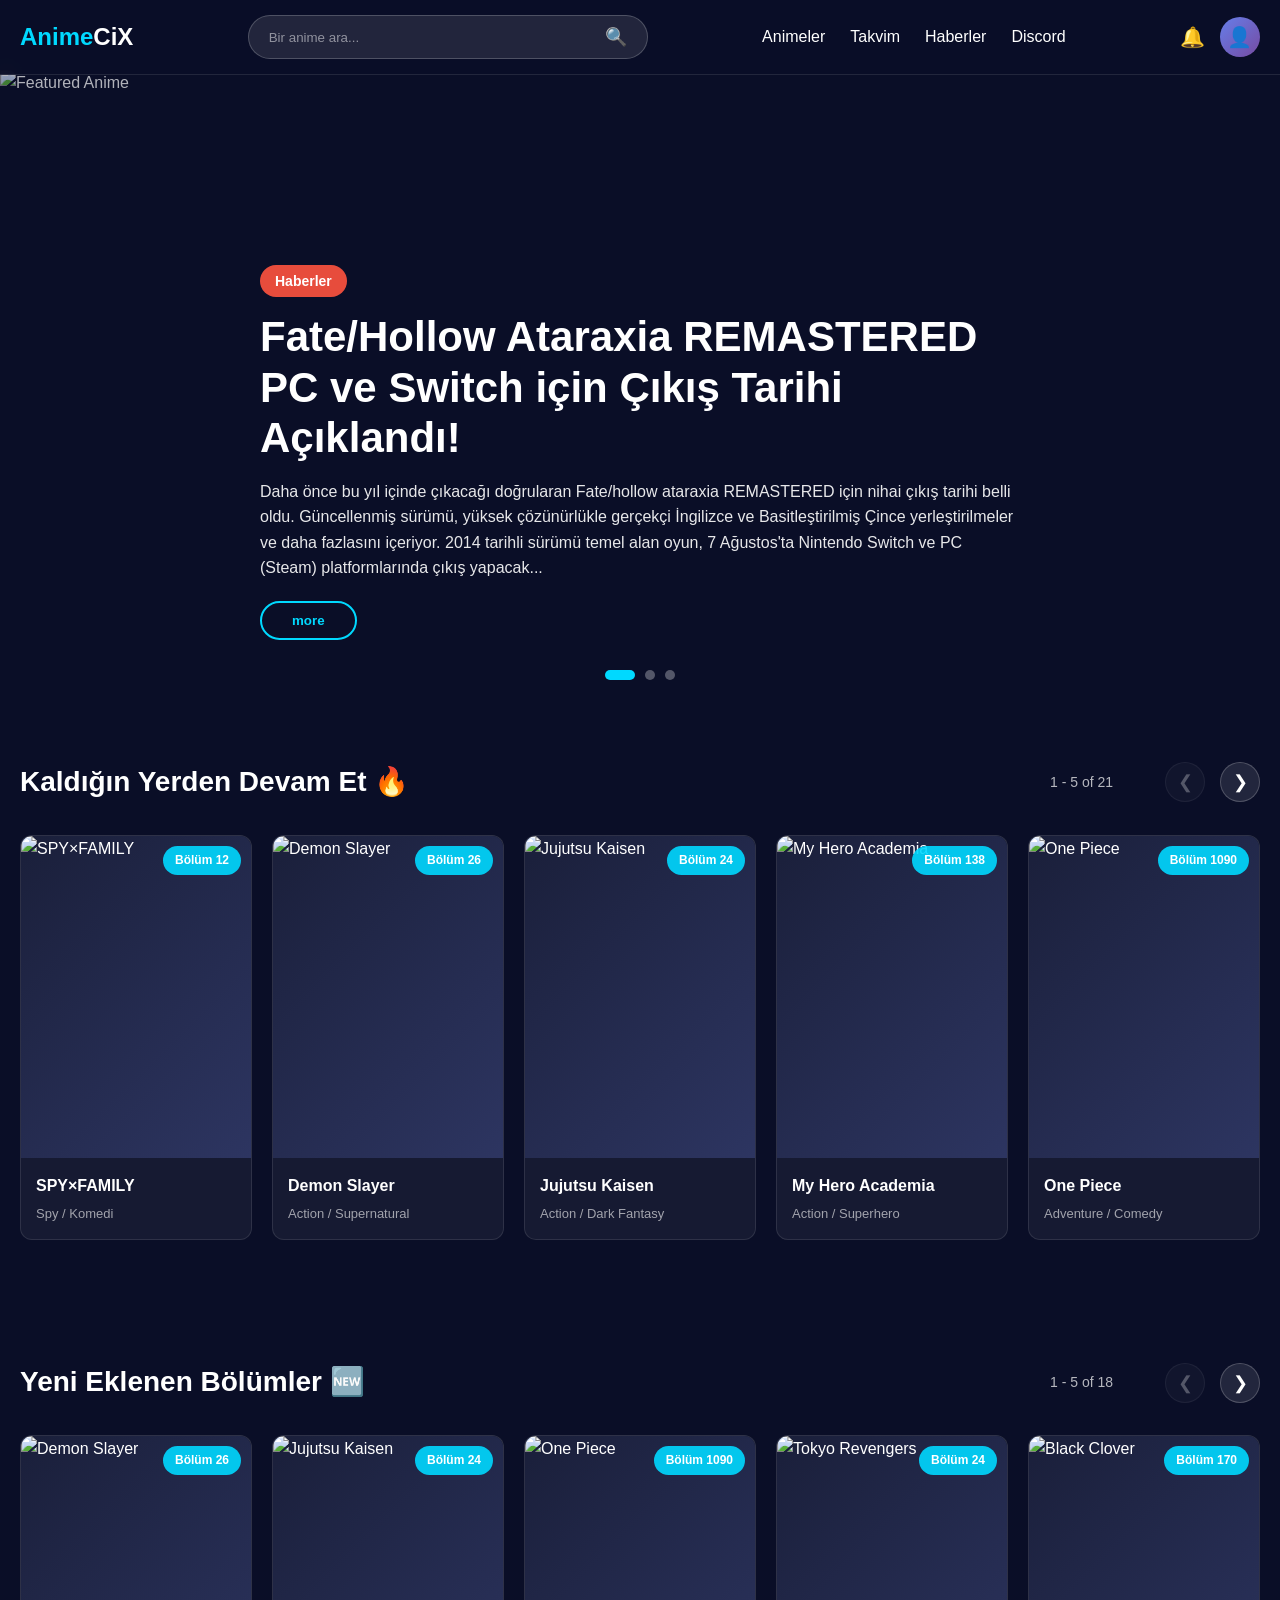
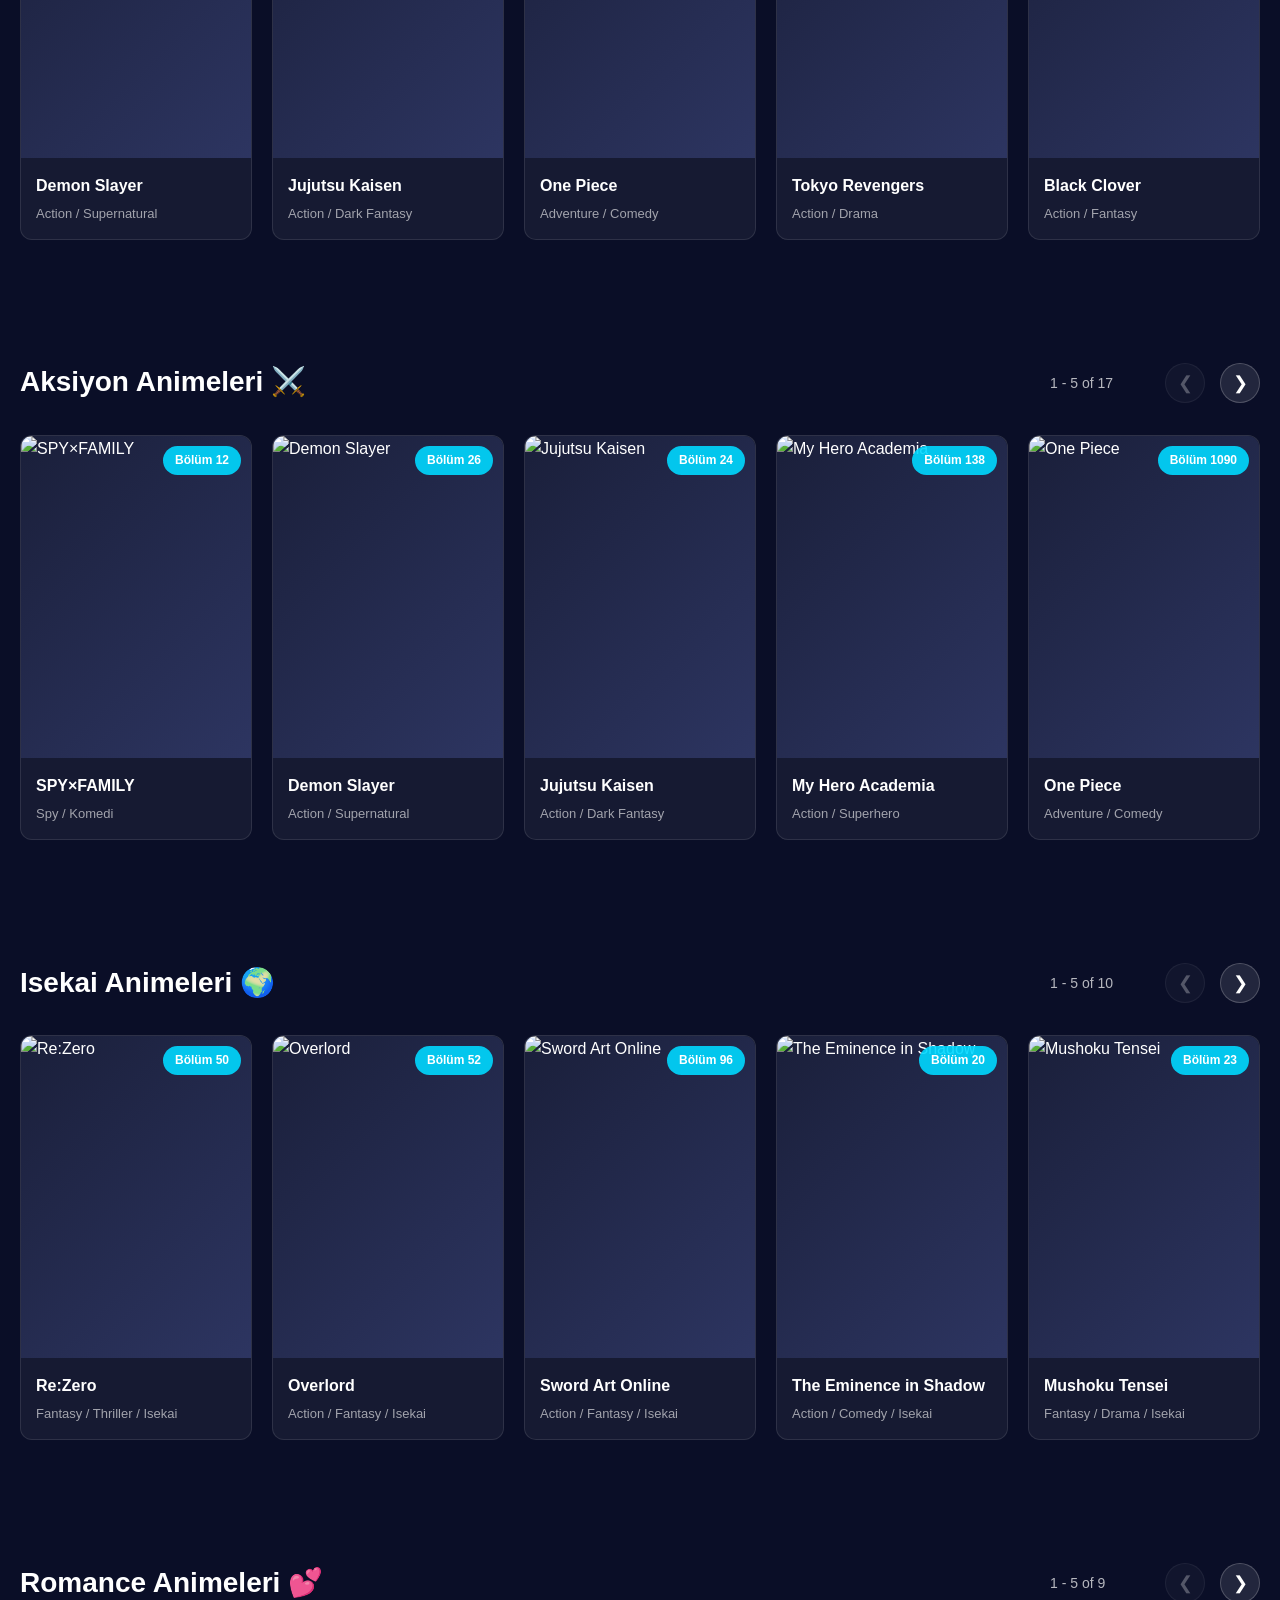
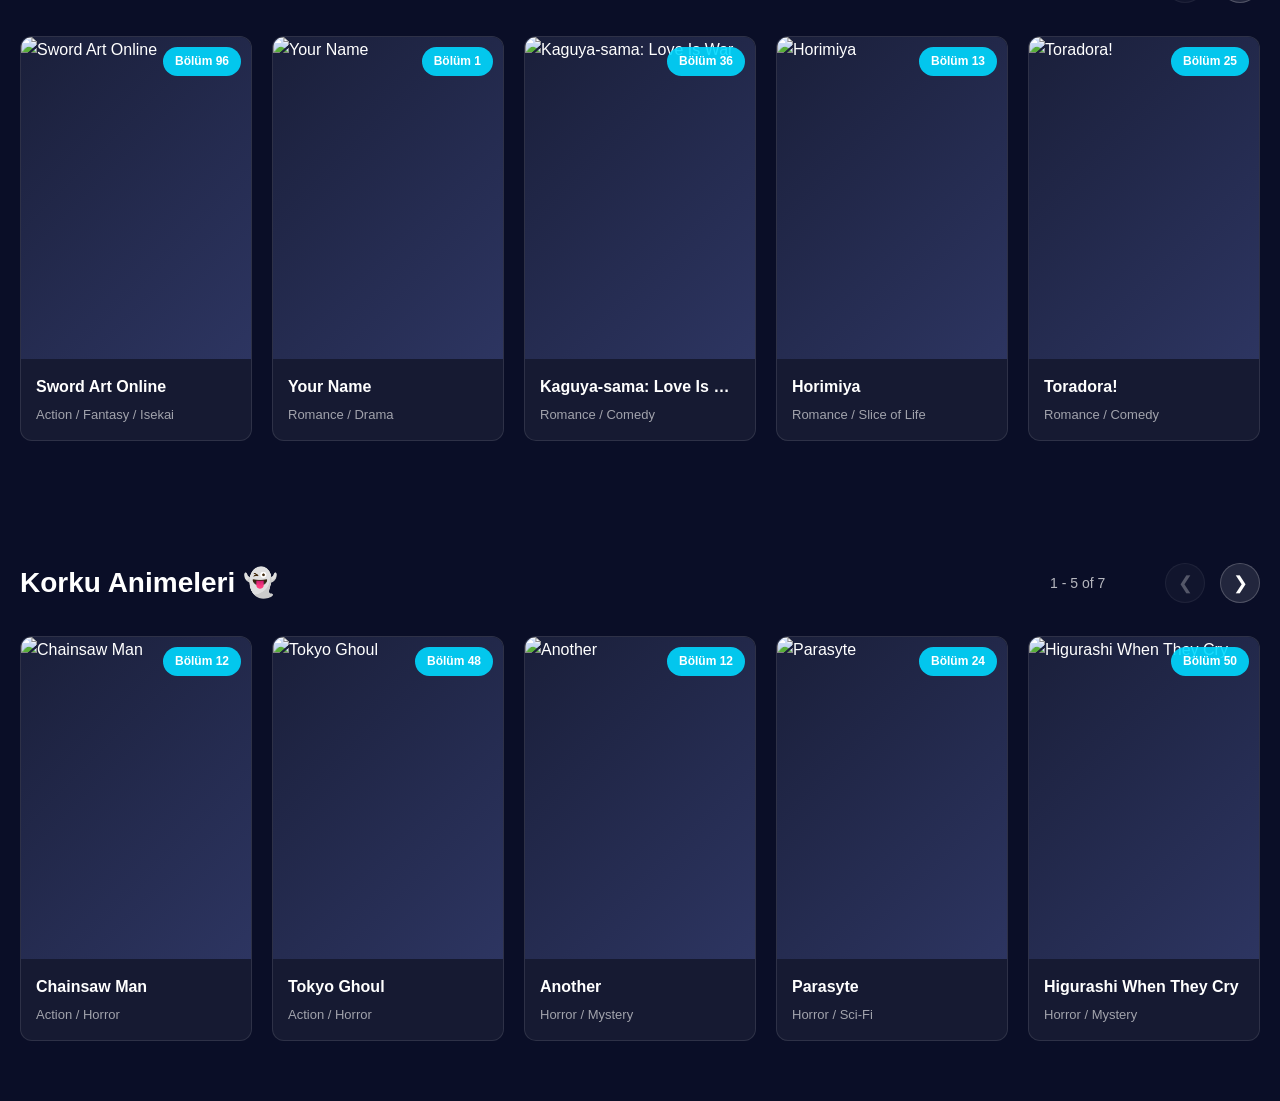
==== index.html @ 8af75dcb "Add files via upload" ====
<!DOCTYPE html>
<html lang="tr">
<head>
    <meta charset="UTF-8">
    <meta name="viewport" content="width=device-width, initial-scale=1.0">
    <title>AnimeCix - Anime İzleme Sitesi</title>
    <link rel="stylesheet" href="style.css">
</head>
<body>
    <!-- Header / Navigation -->
    <header class="header">
        <div class="container">
            <div class="nav-wrapper">
                <div class="logo">
                    <a href="index.html" style="text-decoration: none; color: inherit;">
                        <h1>Anime<span>CiX</span></h1>
                    </a>
                </div>
                
                <div class="search-box">
                    <input type="text" placeholder="Bir anime ara..." id="searchInput">
                    <button class="search-btn">🔍</button>
                </div>
                
                <nav class="nav-menu">
                    <a href="index.html" class="nav-link">Animeler</a>
                    <a href="takvim.html" class="nav-link">Takvim</a>
                    <a href="haberler.html" class="nav-link">Haberler</a>
                    <a href="#" class="nav-link">Discord</a>
                </nav>
                
                <div class="user-area">
                    <button class="notification-btn">🔔</button>
                    <div class="user-avatar">👤</div>
                </div>
            </div>
        </div>
    </header>

    <!-- Hero Section / Featured Anime -->
    <section class="hero-section">
        <div class="hero-background">
            <div class="hero-overlay"></div>
            <img src="https://images.unsplash.com/photo-1578632767115-351597cf2477?w=1920&h=1080&fit=crop" alt="Featured Anime" class="hero-image">
        </div>
        
        <div class="hero-content">
            <div class="container">
                <span class="category-badge">Haberler</span>
                <h2 class="hero-title">Fate/Hollow Ataraxia REMASTERED PC ve Switch için Çıkış Tarihi Açıklandı!</h2>
                <p class="hero-description">
                    Daha önce bu yıl içinde çıkacağı doğrularan Fate/hollow ataraxia REMASTERED için nihai çıkış tarihi belli oldu. Güncellenmiş sürümü, yüksek çözünürlükle gerçekçi İngilizce ve Basitleştirilmiş Çince yerleştirilmeler ve daha fazlasını içeriyor. 2014 tarihli sürümü temel alan oyun, 7 Ağustos'ta Nintendo Switch ve PC (Steam) platformlarında çıkış yapacak...
                </p>
                <button class="read-more-btn">more</button>
            </div>
        </div>
        
        <!-- Hero Slider Dots -->
        <div class="slider-dots">
            <span class="dot active"></span>
            <span class="dot"></span>
            <span class="dot"></span>
        </div>
    </section>

    <!-- Kaldığın Yerden Devam Et -->
    <section class="anime-grid-section">
        <div class="container">
            <div class="section-header">
                <h3 class="section-title">Kaldığın Yerden Devam Et 🔥</h3>
                <div class="pagination">
                    <span class="page-info" id="continuePageInfo">1 - 5 of <span>28</span></span>
                    <button class="arrow-btn prev-btn" id="continuePrevBtn">❮</button>
                    <button class="arrow-btn next-btn" id="continueNextBtn">❯</button>
                </div>
            </div>
            
            <div class="anime-grid-wrapper">
                <div class="anime-grid" id="continueGrid">
                    <!-- Anime kartları JavaScript ile yüklenecek -->
                </div>
            </div>
        </div>
    </section>

    <!-- Yeni Eklenen Bölümler -->
    <section class="anime-grid-section">
        <div class="container">
            <div class="section-header">
                <h3 class="section-title">Yeni Eklenen Bölümler 🆕</h3>
                <div class="pagination">
                    <span class="page-info" id="newEpisodesPageInfo">1 - 5 of <span>15</span></span>
                    <button class="arrow-btn prev-btn" id="newEpisodesPrevBtn">❮</button>
                    <button class="arrow-btn next-btn" id="newEpisodesNextBtn">❯</button>
                </div>
            </div>
            
            <div class="anime-grid-wrapper">
                <div class="anime-grid" id="newEpisodesGrid">
                    <!-- Anime kartları JavaScript ile yüklenecek -->
                </div>
            </div>
        </div>
    </section>

    <!-- Aksiyon Animeleri -->
    <section class="anime-grid-section">
        <div class="container">
            <div class="section-header">
                <h3 class="section-title">Aksiyon Animeleri ⚔️</h3>
                <div class="pagination">
                    <span class="page-info" id="actionPageInfo">1 - 5 of <span>12</span></span>
                    <button class="arrow-btn prev-btn" id="actionPrevBtn">❮</button>
                    <button class="arrow-btn next-btn" id="actionNextBtn">❯</button>
                </div>
            </div>
            
            <div class="anime-grid-wrapper">
                <div class="anime-grid" id="actionGrid">
                    <!-- Anime kartları JavaScript ile yüklenecek -->
                </div>
            </div>
        </div>
    </section>

    <!-- Isekai Animeleri -->
    <section class="anime-grid-section">
        <div class="container">
            <div class="section-header">
                <h3 class="section-title">Isekai Animeleri 🌍</h3>
                <div class="pagination">
                    <span class="page-info" id="isekaiPageInfo">1 - 5 of <span>10</span></span>
                    <button class="arrow-btn prev-btn" id="isekaiPrevBtn">❮</button>
                    <button class="arrow-btn next-btn" id="isekaiNextBtn">❯</button>
                </div>
            </div>
            
            <div class="anime-grid-wrapper">
                <div class="anime-grid" id="isekaiGrid">
                    <!-- Anime kartları JavaScript ile yüklenecek -->
                </div>
            </div>
        </div>
    </section>

    <!-- Romance Animeleri -->
    <section class="anime-grid-section">
        <div class="container">
            <div class="section-header">
                <h3 class="section-title">Romance Animeleri 💕</h3>
                <div class="pagination">
                    <span class="page-info" id="romancePageInfo">1 - 5 of <span>8</span></span>
                    <button class="arrow-btn prev-btn" id="romancePrevBtn">❮</button>
                    <button class="arrow-btn next-btn" id="romanceNextBtn">❯</button>
                </div>
            </div>
            
            <div class="anime-grid-wrapper">
                <div class="anime-grid" id="romanceGrid">
                    <!-- Anime kartları JavaScript ile yüklenecek -->
                </div>
            </div>
        </div>
    </section>

    <!-- Korku Animeleri -->
    <section class="anime-grid-section">
        <div class="container">
            <div class="section-header">
                <h3 class="section-title">Korku Animeleri 👻</h3>
                <div class="pagination">
                    <span class="page-info" id="horrorPageInfo">1 - 5 of <span>6</span></span>
                    <button class="arrow-btn prev-btn" id="horrorPrevBtn">❮</button>
                    <button class="arrow-btn next-btn" id="horrorNextBtn">❯</button>
                </div>
            </div>
            
            <div class="anime-grid-wrapper">
                <div class="anime-grid" id="horrorGrid">
                    <!-- Anime kartları JavaScript ile yüklenecek -->
                </div>
            </div>
        </div>
    </section>

    <script src="script.js"></script>
</body>
</html>
---- style.css ----
/* Reset & Base Styles */
* {
    margin: 0;
    padding: 0;
    box-sizing: border-box;
}

body {
    font-family: 'Segoe UI', Tahoma, Geneva, Verdana, sans-serif;
    background-color: #0a0e27;
    color: #ffffff;
    line-height: 1.6;
}

.container {
    max-width: 1400px;
    margin: 0 auto;
    padding: 0 20px;
}

/* Header Styles */
.header {
    background: rgba(10, 14, 39, 0.95);
    backdrop-filter: blur(10px);
    position: fixed;
    top: 0;
    left: 0;
    right: 0;
    z-index: 1000;
    border-bottom: 1px solid rgba(255, 255, 255, 0.1);
    transition: transform 0.3s ease;
}

.nav-wrapper {
    display: flex;
    align-items: center;
    justify-content: space-between;
    padding: 15px 0;
    gap: 30px;
}

.logo h1 {
    font-size: 24px;
    font-weight: bold;
    color: #00d9ff;
    cursor: pointer;
}

.logo span {
    color: #ffffff;
}

/* Search Box */
.search-box {
    flex: 1;
    max-width: 400px;
    display: flex;
    background: rgba(255, 255, 255, 0.1);
    border-radius: 25px;
    overflow: hidden;
    border: 1px solid rgba(255, 255, 255, 0.2);
}

.search-box input {
    flex: 1;
    padding: 10px 20px;
    background: transparent;
    border: none;
    color: #ffffff;
    outline: none;
}

.search-box input::placeholder {
    color: rgba(255, 255, 255, 0.5);
}

.search-btn {
    padding: 10px 20px;
    background: transparent;
    border: none;
    color: #ffffff;
    cursor: pointer;
    font-size: 18px;
    transition: transform 0.2s;
}

.search-btn:hover {
    transform: scale(1.1);
}

/* Navigation Menu */
.nav-menu {
    display: flex;
    gap: 25px;
}

.nav-link {
    color: #ffffff;
    text-decoration: none;
    font-weight: 500;
    transition: color 0.3s;
    position: relative;
}

.nav-link:hover {
    color: #00d9ff;
}

.nav-link::after {
    content: '';
    position: absolute;
    bottom: -5px;
    left: 0;
    width: 0;
    height: 2px;
    background: #00d9ff;
    transition: width 0.3s;
}

.nav-link:hover::after {
    width: 100%;
}
.nav-link.active {
    color: #00d9ff;
    font-weight: 600;
}

.nav-link.active::after {
    width: 100%;
}

/* User Area */
.user-area {
    display: flex;
    align-items: center;
    gap: 15px;
}

.notification-btn {
    background: transparent;
    border: none;
    color: #ffffff;
    font-size: 20px;
    cursor: pointer;
    transition: transform 0.3s;
}

.notification-btn:hover {
    transform: scale(1.1);
}

.user-avatar {
    width: 40px;
    height: 40px;
    border-radius: 50%;
    background: linear-gradient(135deg, #667eea 0%, #764ba2 100%);
    display: flex;
    align-items: center;
    justify-content: center;
    font-size: 20px;
    cursor: pointer;
    transition: transform 0.3s;
}

.user-avatar:hover {
    transform: scale(1.1);
}

/* Hero Section */
.hero-section {
    position: relative;
    height: 70vh;
    margin-top: 70px;
    overflow: hidden;
}

.hero-background {
    position: absolute;
    top: 0;
    left: 0;
    width: 100%;
    height: 100%;
}

.hero-image {
    width: 100%;
    height: 100%;
    object-fit: cover;
    object-position: center;
    transition: opacity 0.5s ease-in-out;
}

.hero-overlay {
    position: absolute;
    top: 0;
    left: 0;
    width: 100%;
    height: 100%;
    background: linear-gradient(
        to bottom,
        rgba(10, 14, 39, 0.3) 0%,
        rgba(10, 14, 39, 0.7) 50%,
        rgba(10, 14, 39, 0.95) 100%
    );
}

.hero-content {
    position: relative;
    z-index: 10;
    height: 100%;
    display: flex;
    align-items: flex-end;
    padding-bottom: 60px;
}

.hero-content .container {
    max-width: 800px;
}

.category-badge {
    display: inline-block;
    background: #e74c3c;
    color: #ffffff;
    padding: 5px 15px;
    border-radius: 20px;
    font-size: 14px;
    font-weight: 600;
    margin-bottom: 15px;
}

.hero-title {
    font-size: 42px;
    font-weight: bold;
    margin-bottom: 15px;
    line-height: 1.2;
}

.hero-description {
    font-size: 16px;
    color: rgba(255, 255, 255, 0.9);
    margin-bottom: 20px;
    line-height: 1.6;
}

.read-more-btn {
    background: transparent;
    color: #00d9ff;
    border: 2px solid #00d9ff;
    padding: 10px 30px;
    border-radius: 25px;
    cursor: pointer;
    font-weight: 600;
    transition: all 0.3s;
}

.read-more-btn:hover {
    background: #00d9ff;
    color: #0a0e27;
    transform: translateY(-2px);
}

/* Slider Dots */
.slider-dots {
    position: absolute;
    bottom: 20px;
    left: 50%;
    transform: translateX(-50%);
    display: flex;
    gap: 10px;
    z-index: 20;
}

.dot {
    width: 10px;
    height: 10px;
    border-radius: 50%;
    background: rgba(255, 255, 255, 0.3);
    cursor: pointer;
    transition: all 0.3s;
}

.dot:hover {
    background: rgba(255, 255, 255, 0.5);
}

.dot.active {
    background: #00d9ff;
    width: 30px;
    border-radius: 5px;
}

/* ... önceki kodlar aynı kalacak ... */

/* Anime Grid Section */
.anime-grid-section {
    padding: 60px 0;
}

.section-header {
    display: flex;
    justify-content: space-between;
    align-items: center;
    margin-bottom: 30px;
}

.section-title {
    font-size: 28px;
    font-weight: bold;
}

.pagination {
    display: flex;
    align-items: center;
    gap: 15px;
}

.page-info {
    color: rgba(255, 255, 255, 0.7);
    font-size: 14px;
    min-width: 100px;
}

.arrow-btn {
    background: rgba(255, 255, 255, 0.1);
    border: 1px solid rgba(255, 255, 255, 0.2);
    color: #ffffff;
    width: 40px;
    height: 40px;
    border-radius: 50%;
    cursor: pointer;
    transition: all 0.3s;
    font-size: 18px;
    display: flex;
    align-items: center;
    justify-content: center;
}

.arrow-btn:hover:not(:disabled) {
    background: #00d9ff;
    border-color: #00d9ff;
    transform: scale(1.1);
}

.arrow-btn:disabled {
    opacity: 0.3;
    cursor: not-allowed;
}

.arrow-btn:active:not(:disabled) {
    transform: scale(0.95);
}

/* Anime Grid Wrapper - Carousel Container */
.anime-grid-wrapper {
    overflow: hidden;
    position: relative;
    width: 100%;
}

/* Anime Grid - Carousel */
.anime-grid {
    display: flex;
    gap: 20px;
    transition: transform 0.6s cubic-bezier(0.165, 0.84, 0.44, 1);
    will-change: transform;
}

/* Anime Card */
.anime-card {
    flex: 0 0 auto;
    width: calc((100% - 80px) / 5); /* 5 kart, aralarında 20px gap */
    background: rgba(255, 255, 255, 0.05);
    border-radius: 12px;
    overflow: hidden;
    cursor: pointer;
    transition: all 0.3s;
    border: 1px solid rgba(255, 255, 255, 0.1);
}

.anime-card:hover {
    transform: translateY(-10px);
    box-shadow: 0 10px 30px rgba(0, 217, 255, 0.3);
    border-color: #00d9ff;
}

.card-image {
    position: relative;
    width: 100%;
    padding-top: 140%;
    overflow: hidden;
    background: linear-gradient(135deg, #1a1f3a 0%, #2d3561 100%);
}

.card-image img {
    position: absolute;
    top: 0;
    left: 0;
    width: 100%;
    height: 100%;
    object-fit: cover;
    transition: transform 0.3s;
}

.anime-card:hover .card-image img {
    transform: scale(1.1);
}

.play-overlay {
    position: absolute;
    top: 0;
    left: 0;
    width: 100%;
    height: 100%;
    background: rgba(0, 0, 0, 0.6);
    display: flex;
    align-items: center;
    justify-content: center;
    opacity: 0;
    transition: opacity 0.3s;
}

.anime-card:hover .play-overlay {
    opacity: 1;
}

.play-button {
    width: 60px;
    height: 60px;
    border-radius: 50%;
    background: #00d9ff;
    display: flex;
    align-items: center;
    justify-content: center;
    font-size: 24px;
    color: #0a0e27;
    transition: transform 0.3s;
}

.anime-card:hover .play-button {
    transform: scale(1.2);
}

.episode-badge {
    position: absolute;
    top: 10px;
    right: 10px;
    background: rgba(0, 217, 255, 0.9);
    color: #ffffff;
    padding: 5px 12px;
    border-radius: 20px;
    font-size: 12px;
    font-weight: 600;
    z-index: 2;
}

.card-content {
    padding: 15px;
}

.anime-title {
    font-size: 16px;
    font-weight: 600;
    margin-bottom: 5px;
    white-space: nowrap;
    overflow: hidden;
    text-overflow: ellipsis;
}

.anime-meta {
    font-size: 13px;
    color: rgba(255, 255, 255, 0.6);
    white-space: nowrap;
    overflow: hidden;
    text-overflow: ellipsis;
}

/* Loading Animation */
@keyframes fadeIn {
    from {
        opacity: 0;
        transform: translateY(20px);
    }
    to {
        opacity: 1;
        transform: translateY(0);
    }
}

.anime-card {
    animation: fadeIn 0.5s ease-out;
}

/* Responsive Design */
@media (max-width: 1200px) {
    .anime-card {
        width: calc((100% - 60px) / 4); /* 4 kart */
    }
}

@media (max-width: 1024px) {
    .anime-card {
        width: calc((100% - 40px) / 3); /* 3 kart */
    }
    
    .hero-title {
        font-size: 32px;
    }
}

@media (max-width: 768px) {
    .nav-menu {
        display: none;
    }
    
    .search-box {
        max-width: 250px;
    }
    
    .anime-card {
        width: calc((100% - 20px) / 2); /* 2 kart */
    }
    
    .anime-grid {
        gap: 15px;
    }
    
    .hero-title {
        font-size: 24px;
    }
    
    .hero-description {
        font-size: 14px;
    }
    
    .section-title {
        font-size: 22px;
    }
}

@media (max-width: 480px) {
    .anime-card {
        width: calc(100% - 40px); /* 1 kart */
    }
    
    .section-title {
        font-size: 20px;
    }
}
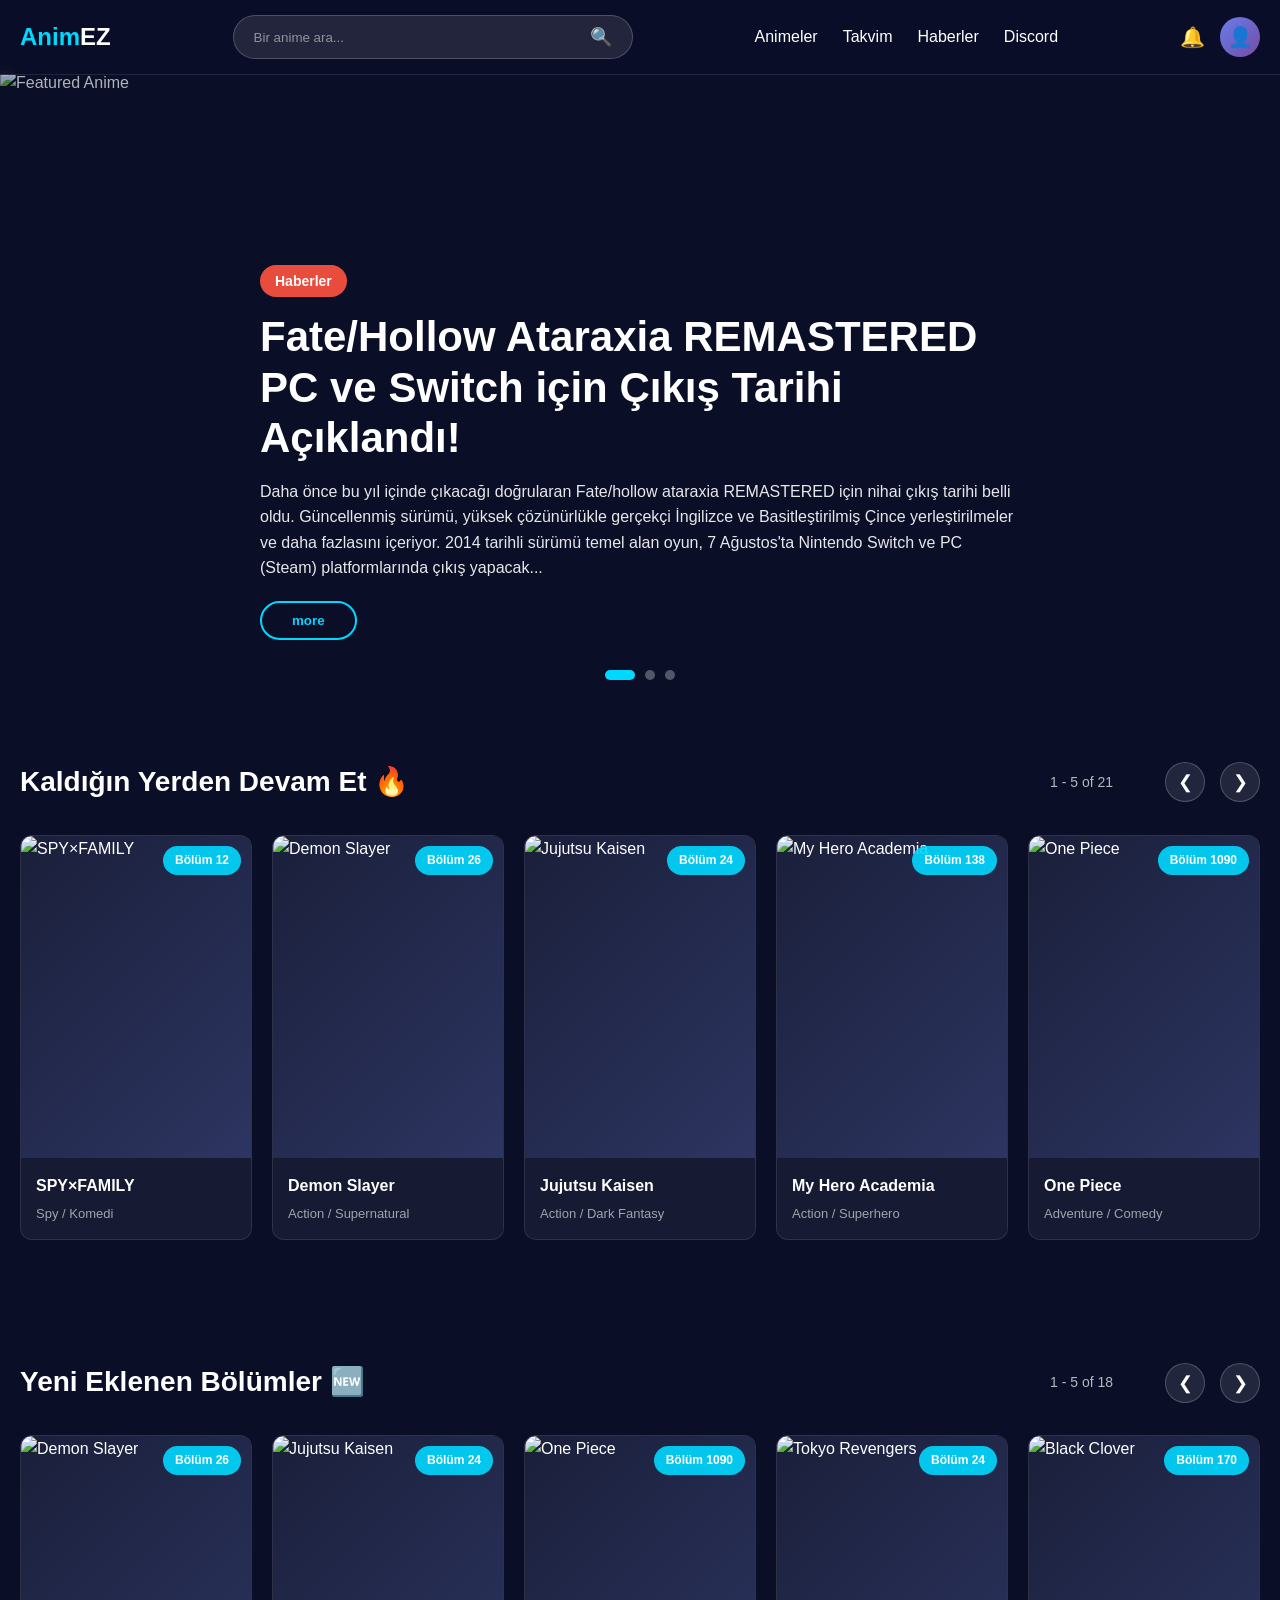
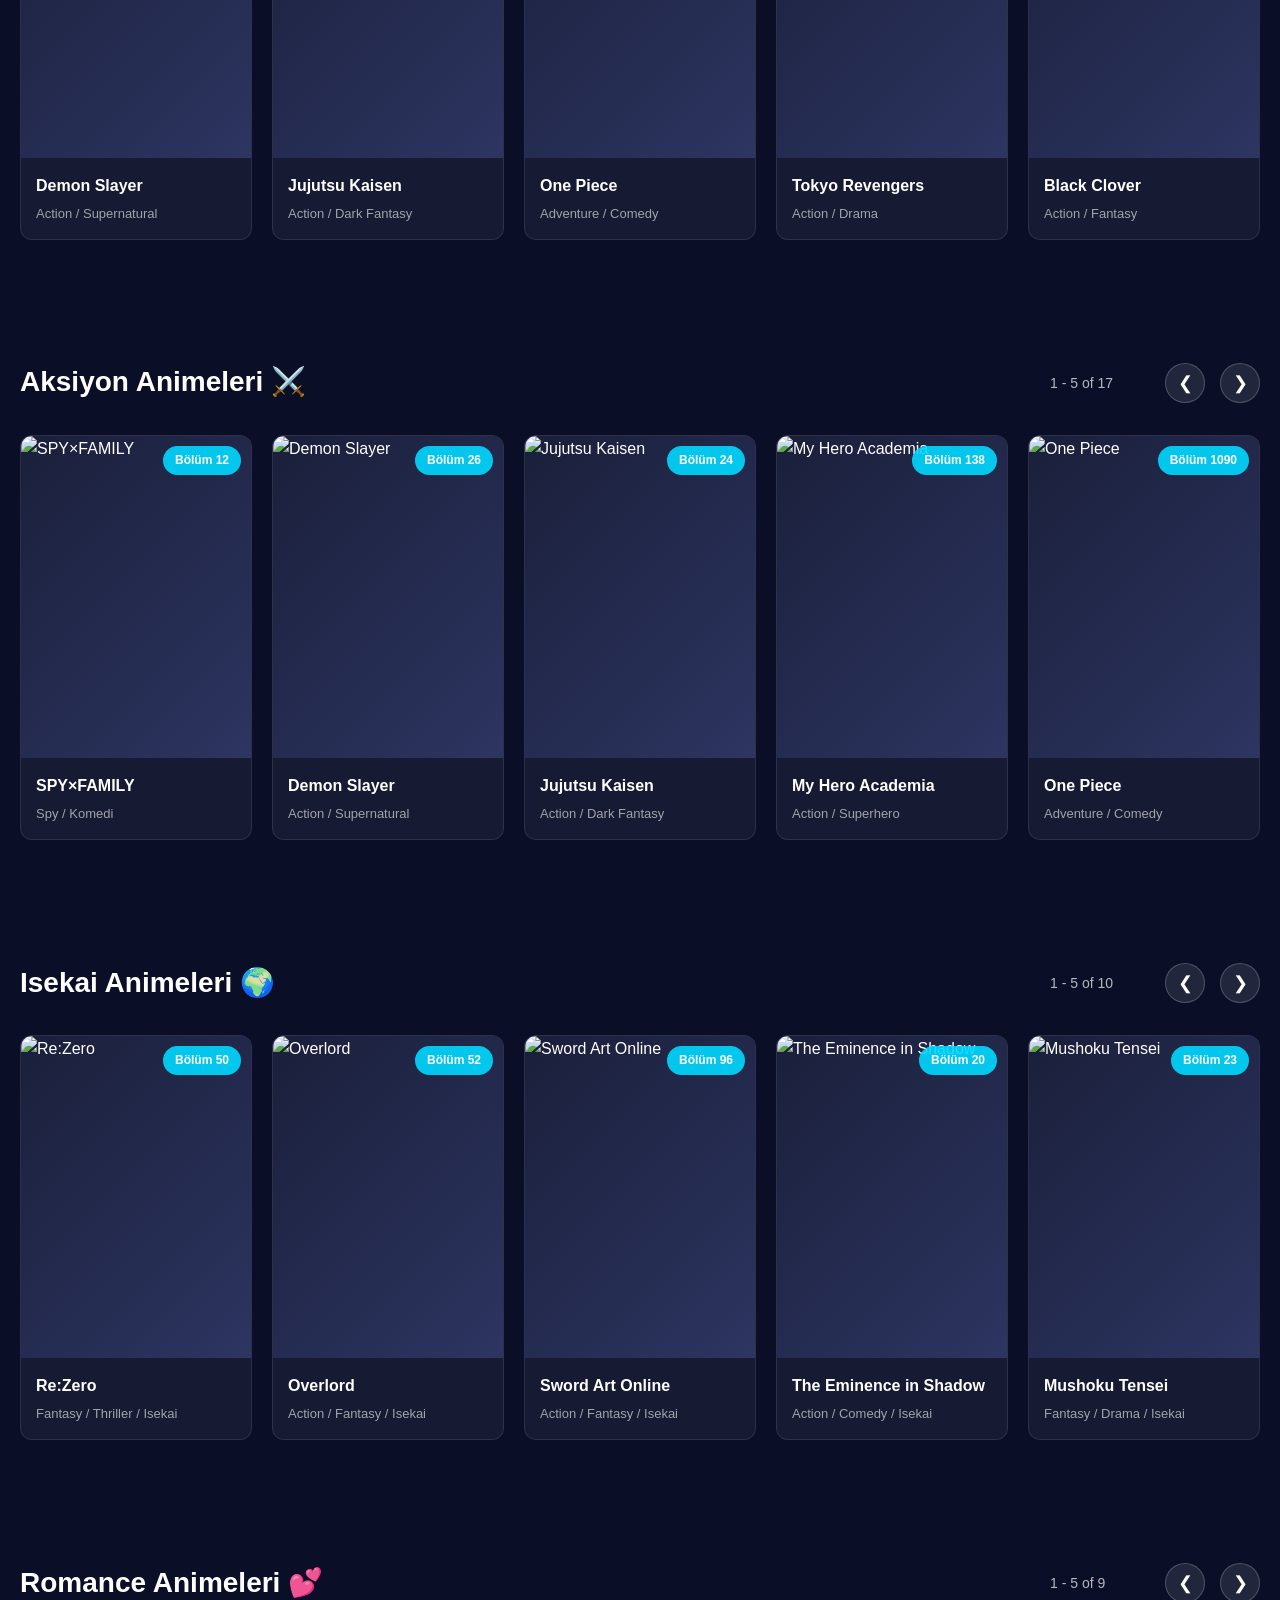
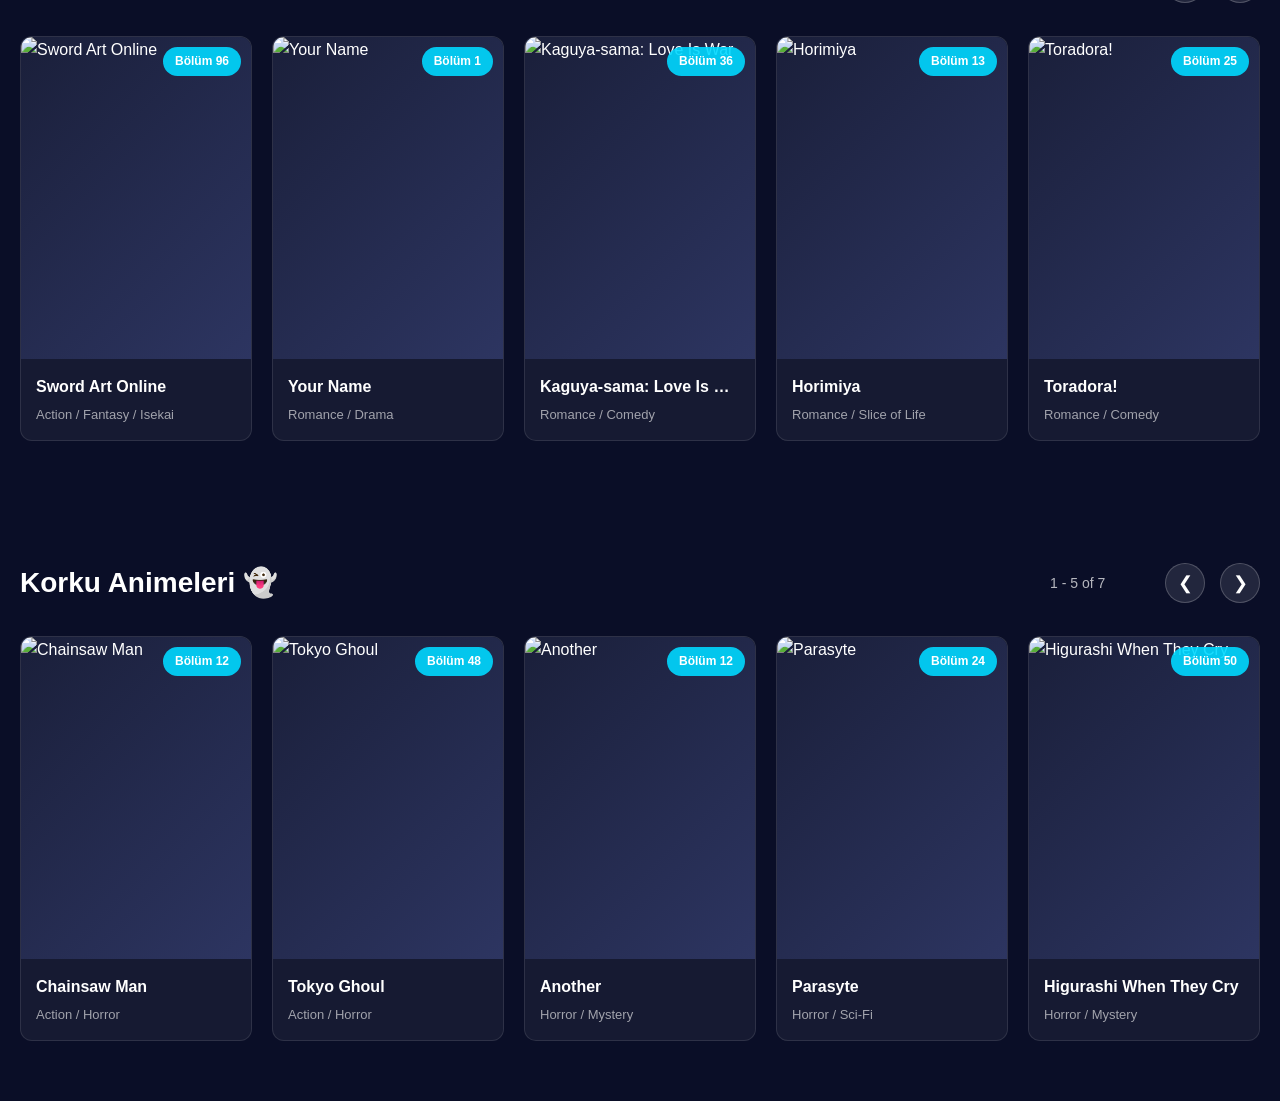
==== commit 5c902fa8: "Name Change fix" ====
--- a/index.html
+++ b/index.html
@@ -13,7 +13,7 @@
             <div class="nav-wrapper">
                 <div class="logo">
                     <a href="index.html" style="text-decoration: none; color: inherit;">
-                        <h1>Anime<span>CiX</span></h1>
+                        <h1>Anim<span>EZ</span></h1>
                     </a>
                 </div>
                 
@@ -185,4 +185,5 @@
 
     <script src="script.js"></script>
 </body>
-</html>+
+</html>
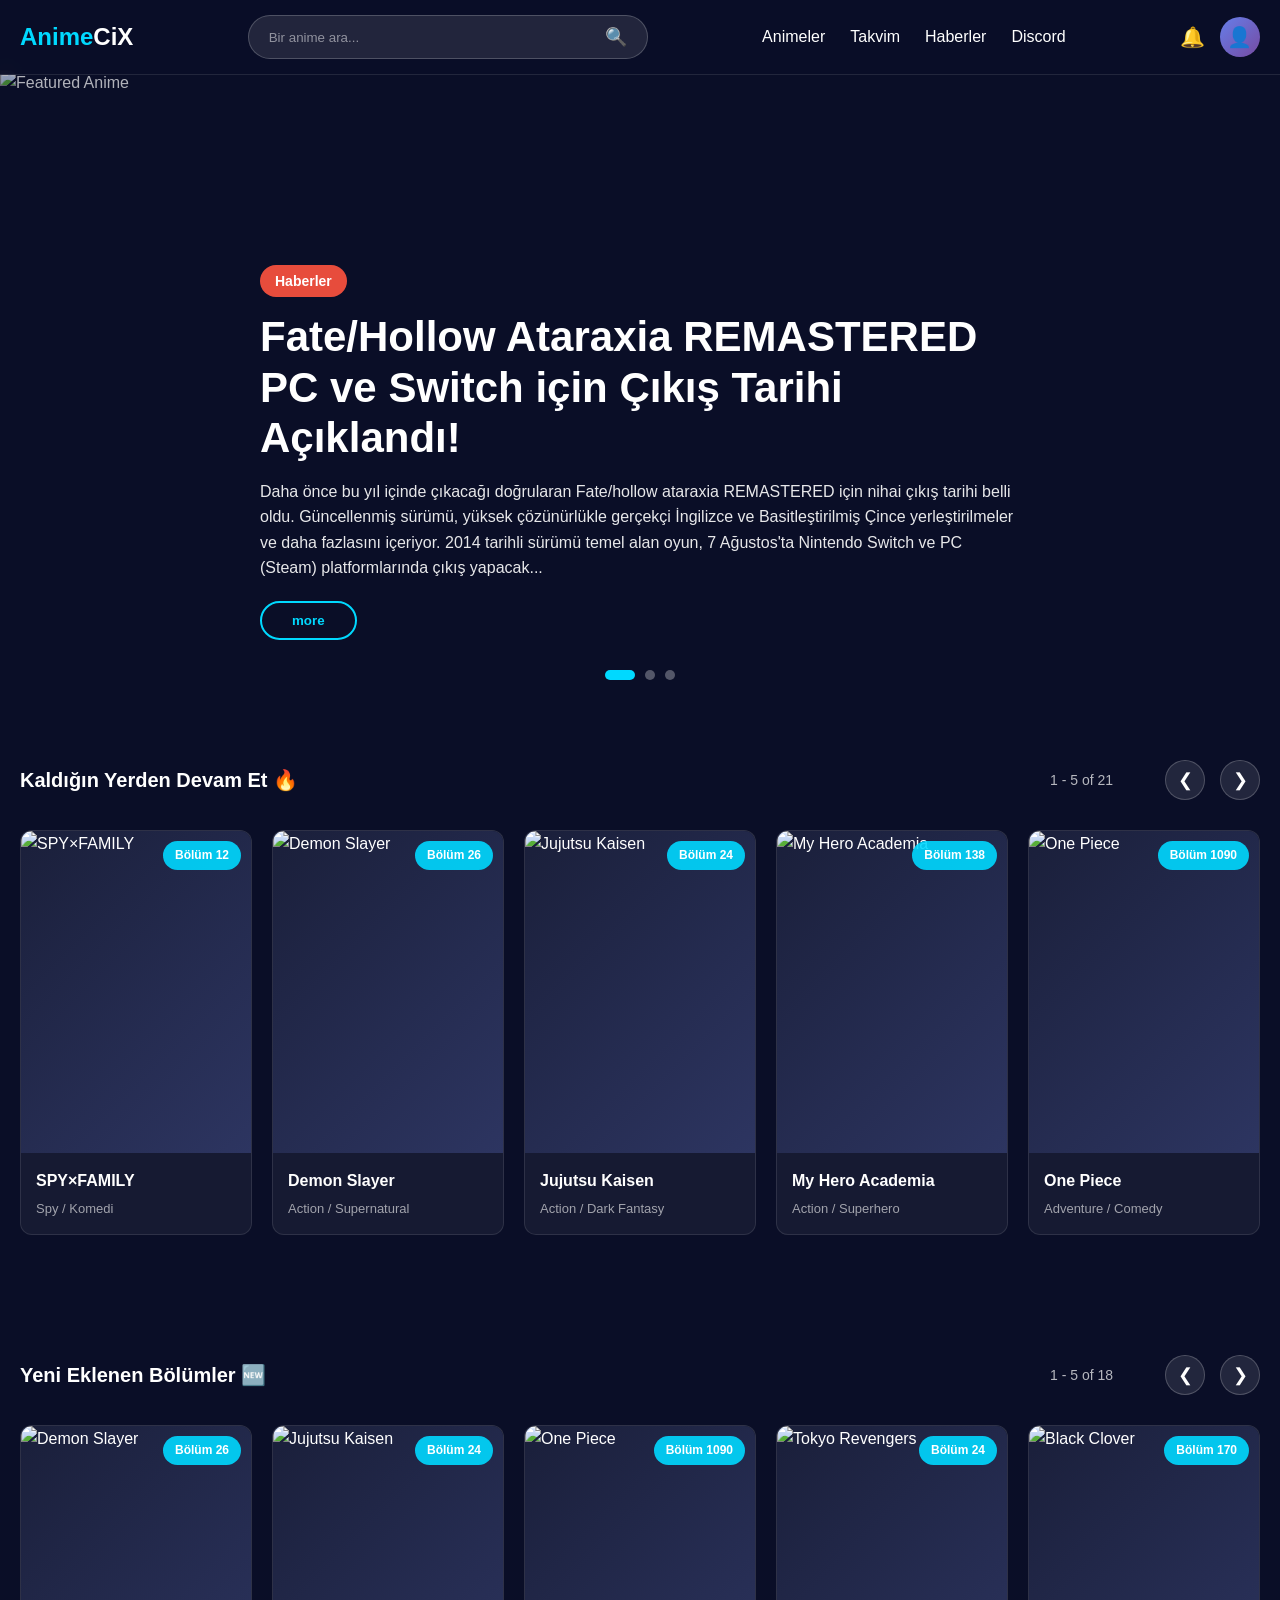
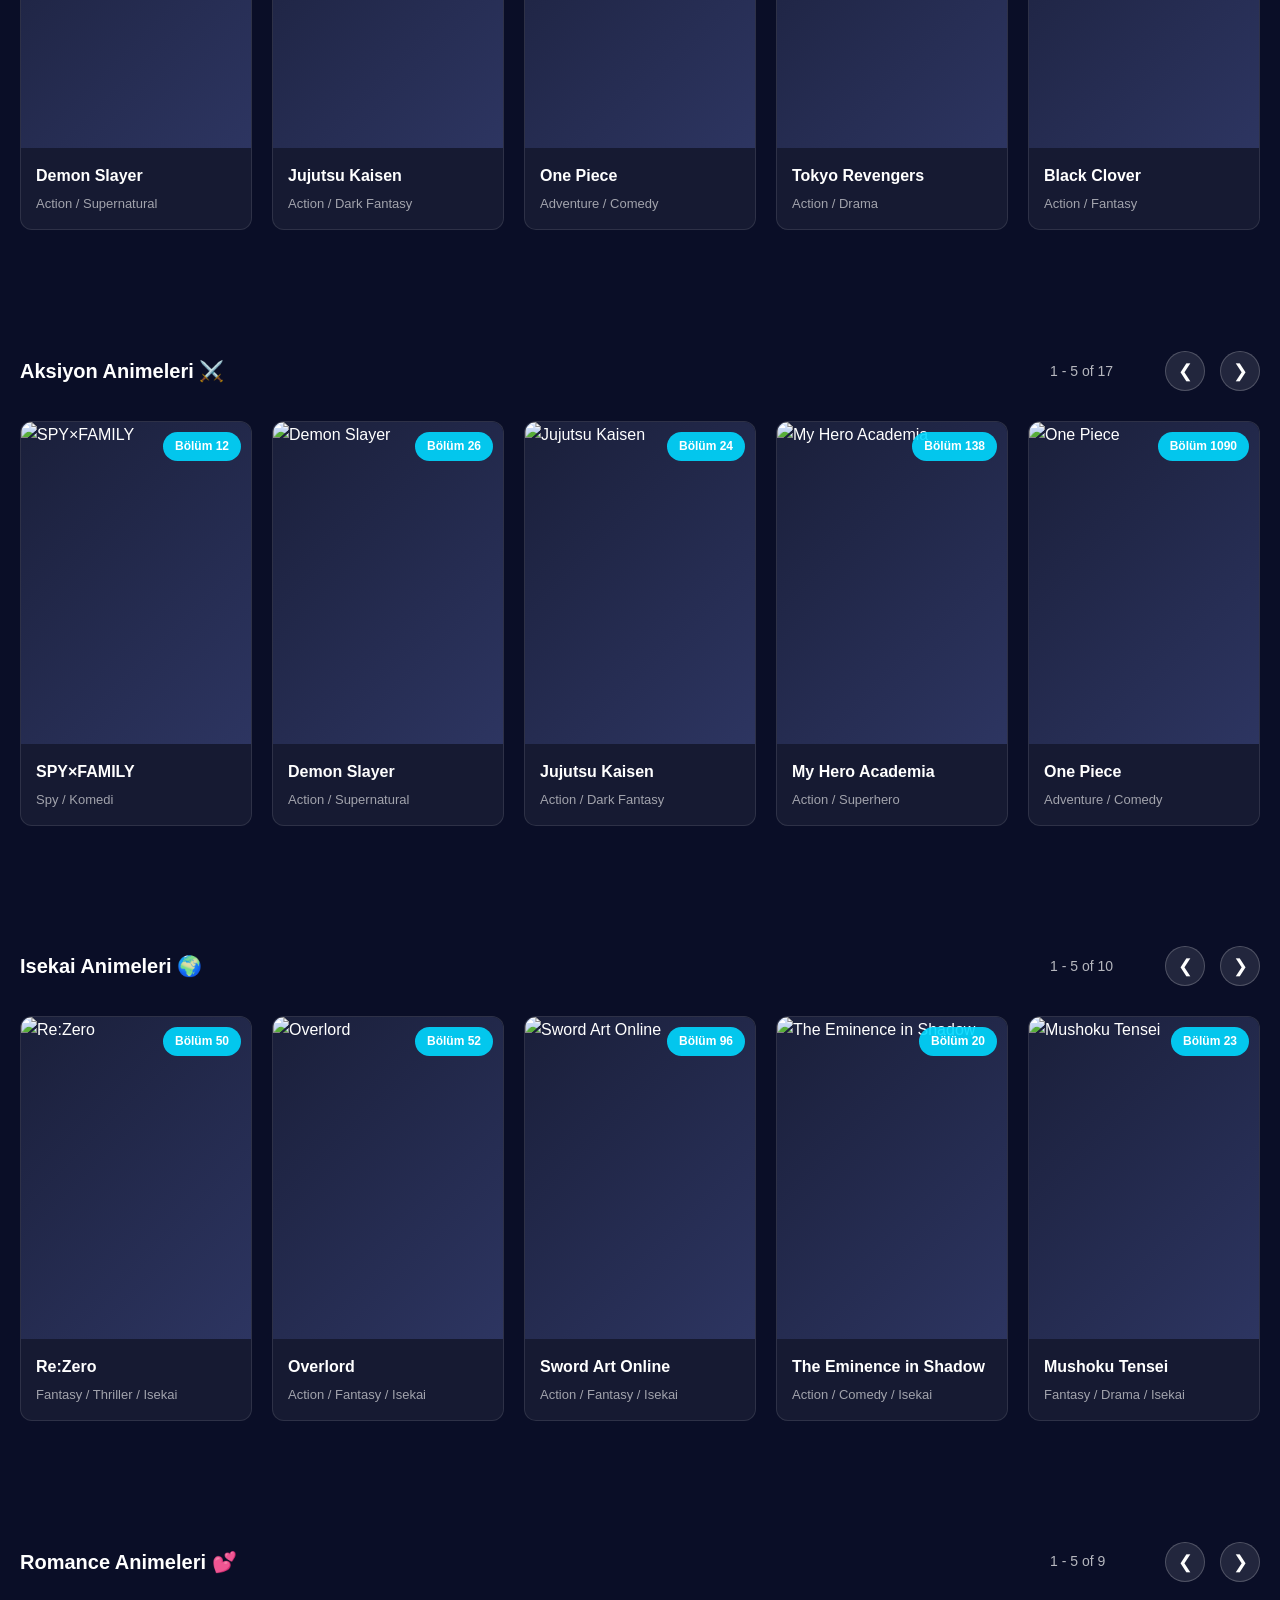
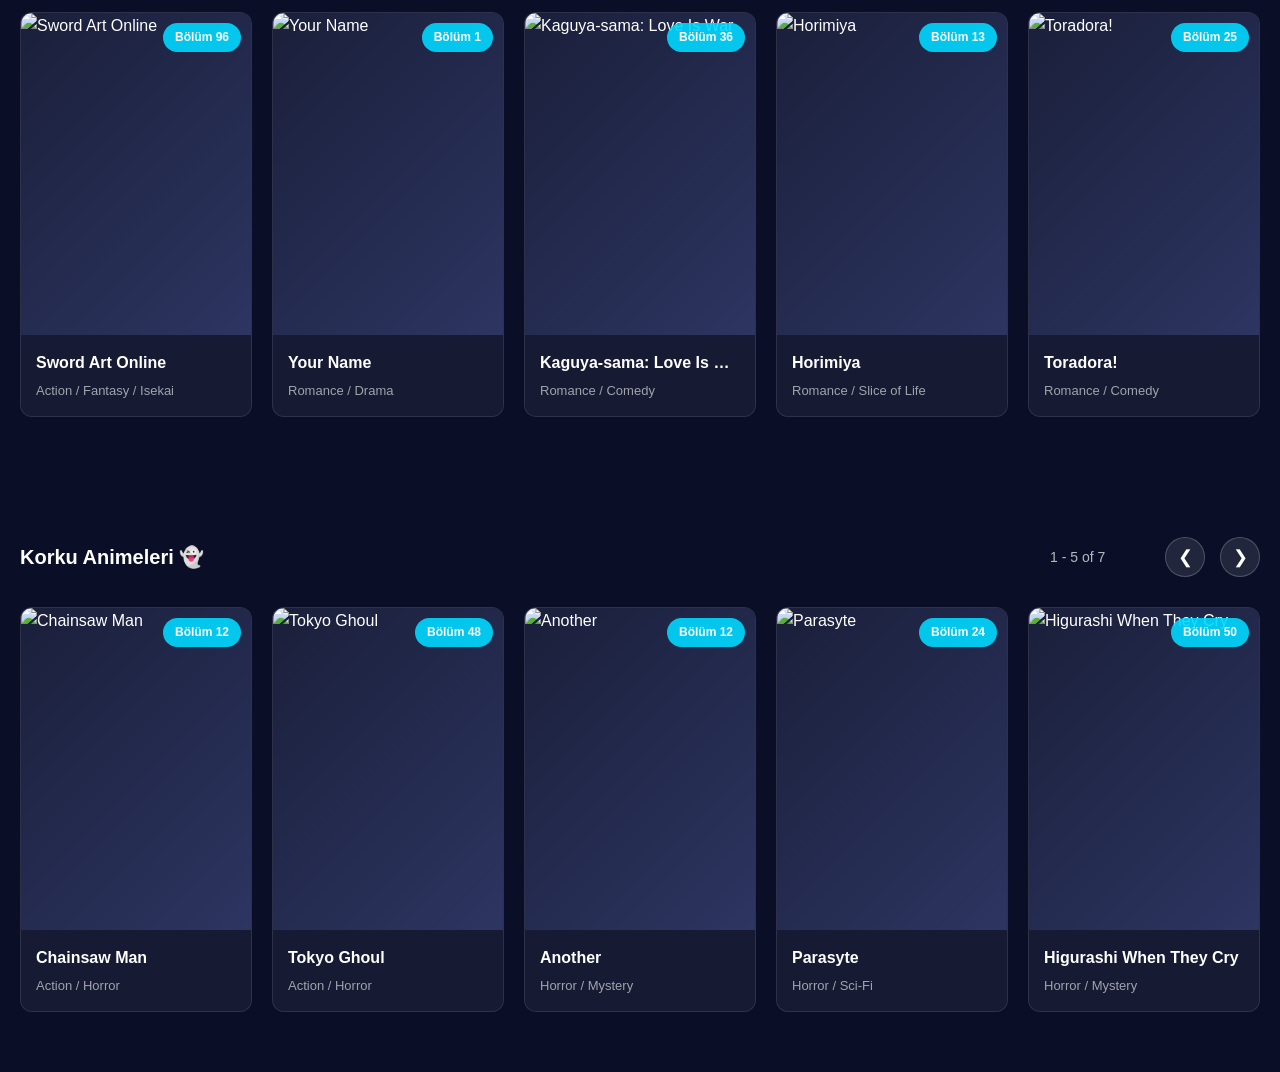
==== commit 53b2f1b3: "Update index.html" ====
--- a/index.html
+++ b/index.html
@@ -5,6 +5,8 @@
     <meta name="viewport" content="width=device-width, initial-scale=1.0">
     <title>AnimeCix - Anime İzleme Sitesi</title>
     <link rel="stylesheet" href="style.css">
+    <script src="https://cdn.jsdelivr.net/npm/@supabase/supabase-js@2"></script>
+    <script src="supabase-client.js"></script>
 </head>
 <body>
     <!-- Header / Navigation -->
@@ -13,7 +15,7 @@
             <div class="nav-wrapper">
                 <div class="logo">
                     <a href="index.html" style="text-decoration: none; color: inherit;">
-                        <h1>Anim<span>EZ</span></h1>
+                        <h1>Anime<span>CiX</span></h1>
                     </a>
                 </div>
                 
@@ -185,5 +187,4 @@
 
     <script src="script.js"></script>
 </body>
-
 </html>
--- a/style.css
+++ b/style.css
@@ -545,4 +545,9 @@
     .section-title {
         font-size: 20px;
     }
-}+}
+    .section-title {
+        font-size: 20px;
+    }
+
+}
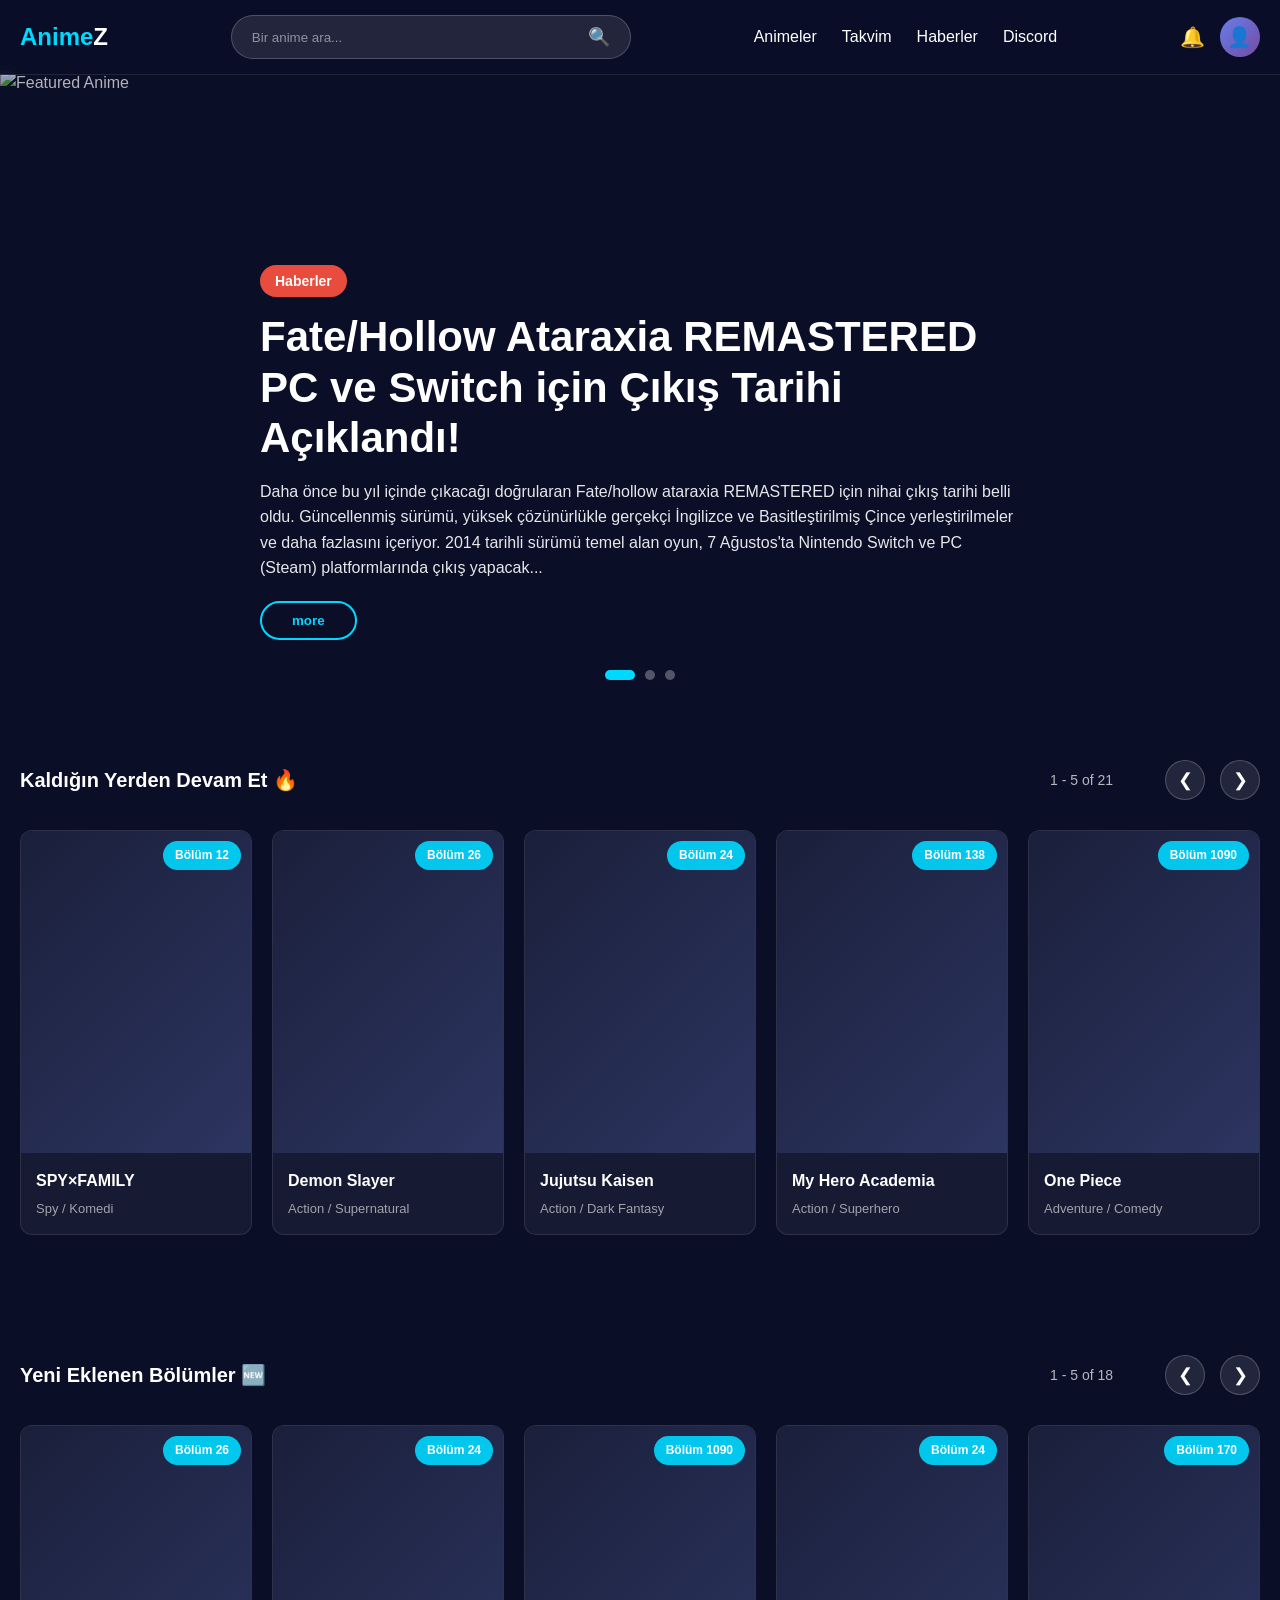
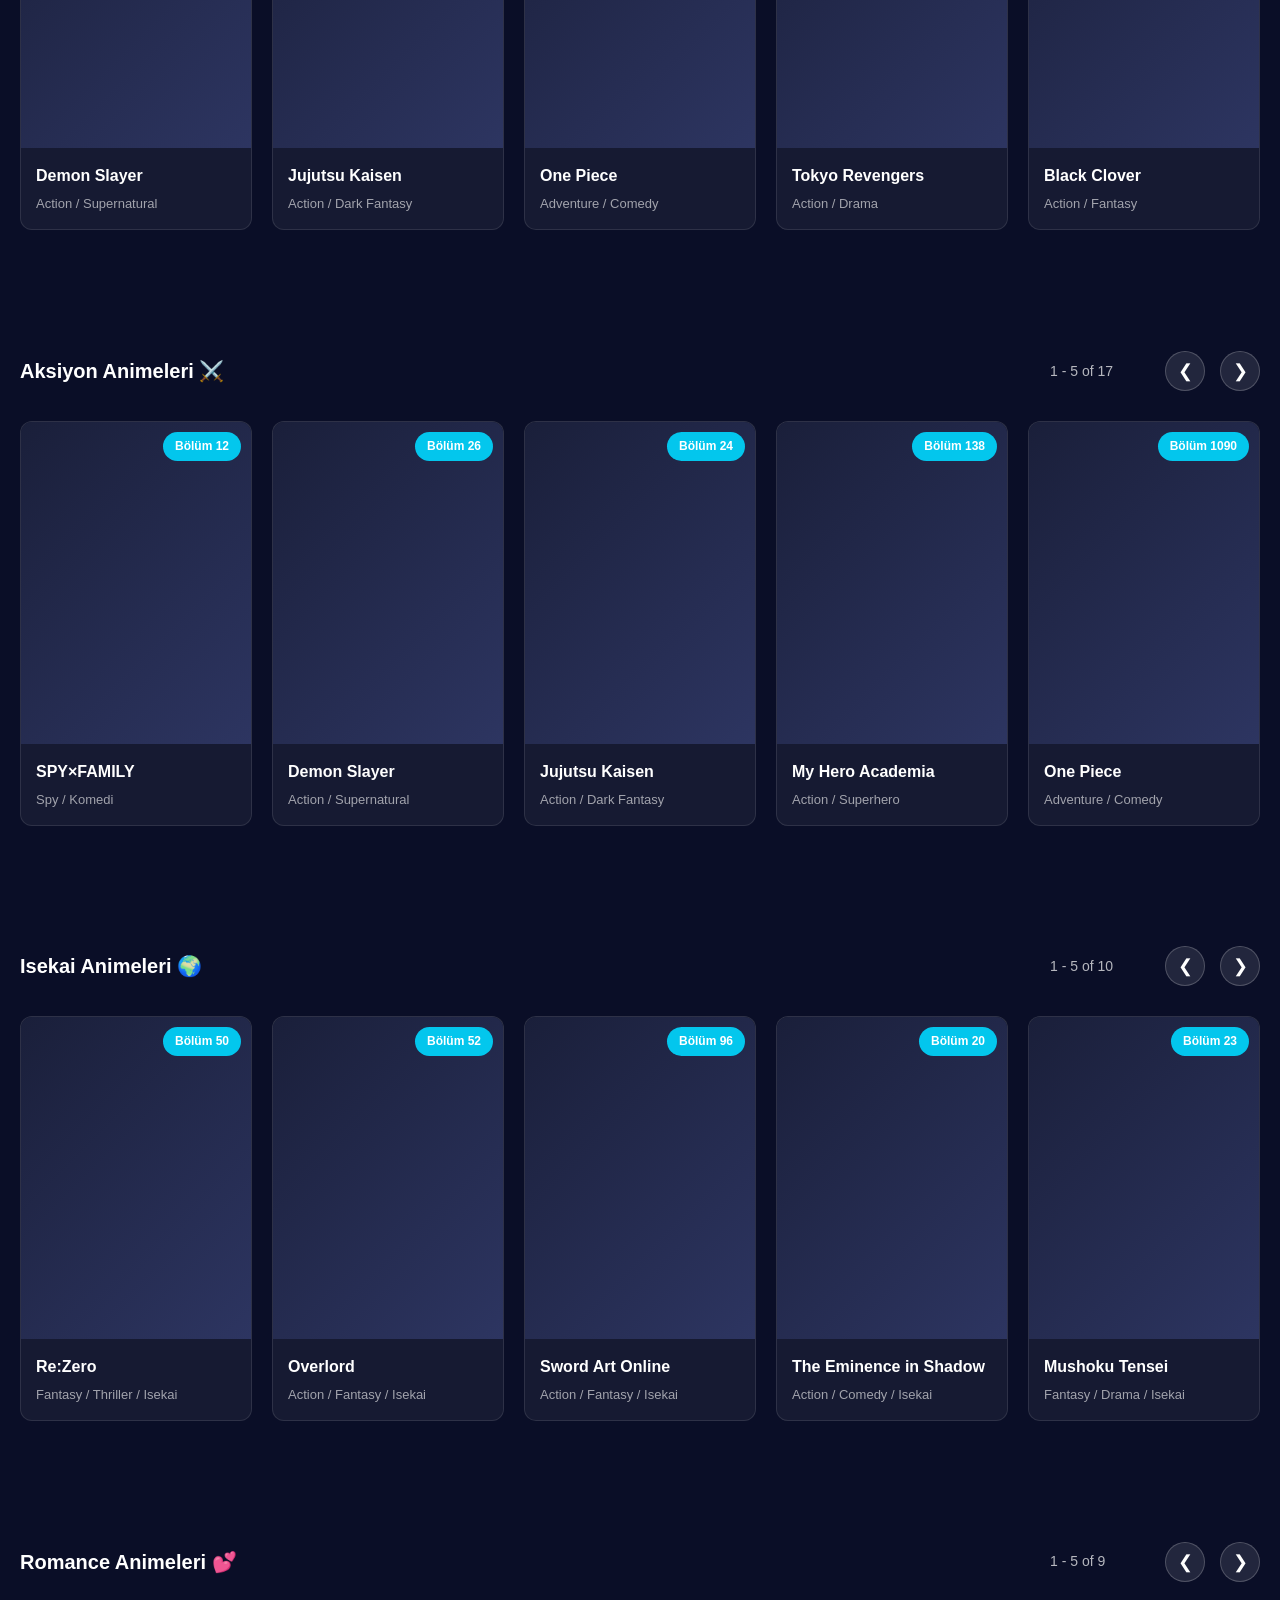
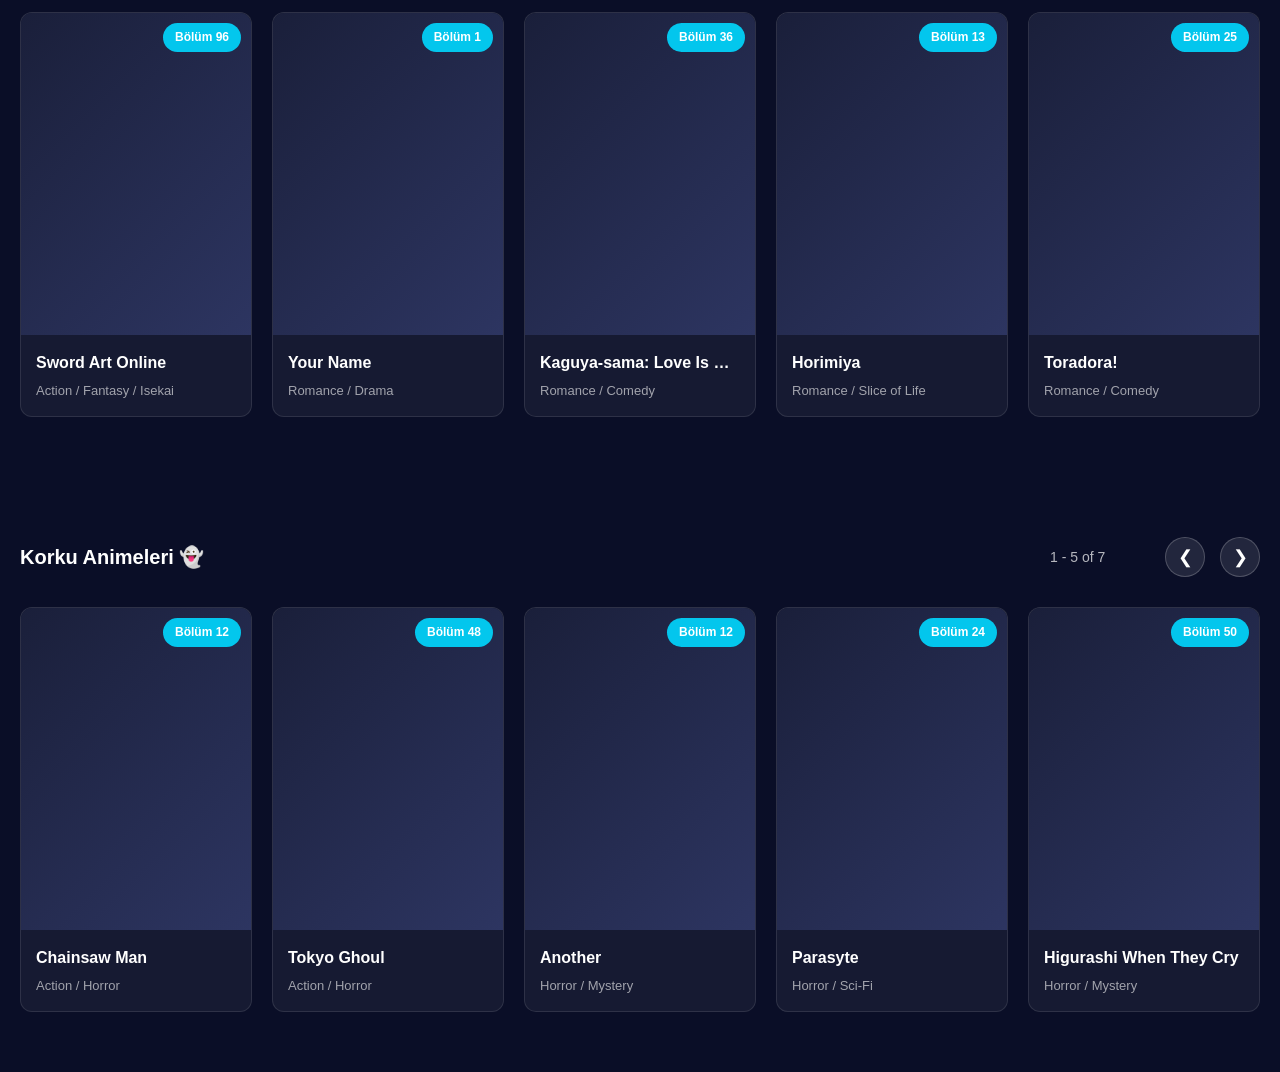
==== commit 0b51899a: "Change site name from AnimeCix to AnimeZ Updated the site name from 'AnimeCix' to 'AnimeZ' and made " ====
--- a/index.html
+++ b/index.html
@@ -3,7 +3,7 @@
 <head>
     <meta charset="UTF-8">
     <meta name="viewport" content="width=device-width, initial-scale=1.0">
-    <title>AnimeCix - Anime İzleme Sitesi</title>
+    <title>AnimeZ - Anime İzleme Sitesi</title>
     <link rel="stylesheet" href="style.css">
     <script src="https://cdn.jsdelivr.net/npm/@supabase/supabase-js@2"></script>
     <script src="supabase-client.js"></script>
@@ -15,7 +15,7 @@
             <div class="nav-wrapper">
                 <div class="logo">
                     <a href="index.html" style="text-decoration: none; color: inherit;">
-                        <h1>Anime<span>CiX</span></h1>
+                        <h1>Anime<span>Z</span></h1>
                     </a>
                 </div>
                 
@@ -188,3 +188,4 @@
     <script src="script.js"></script>
 </body>
 </html>
+
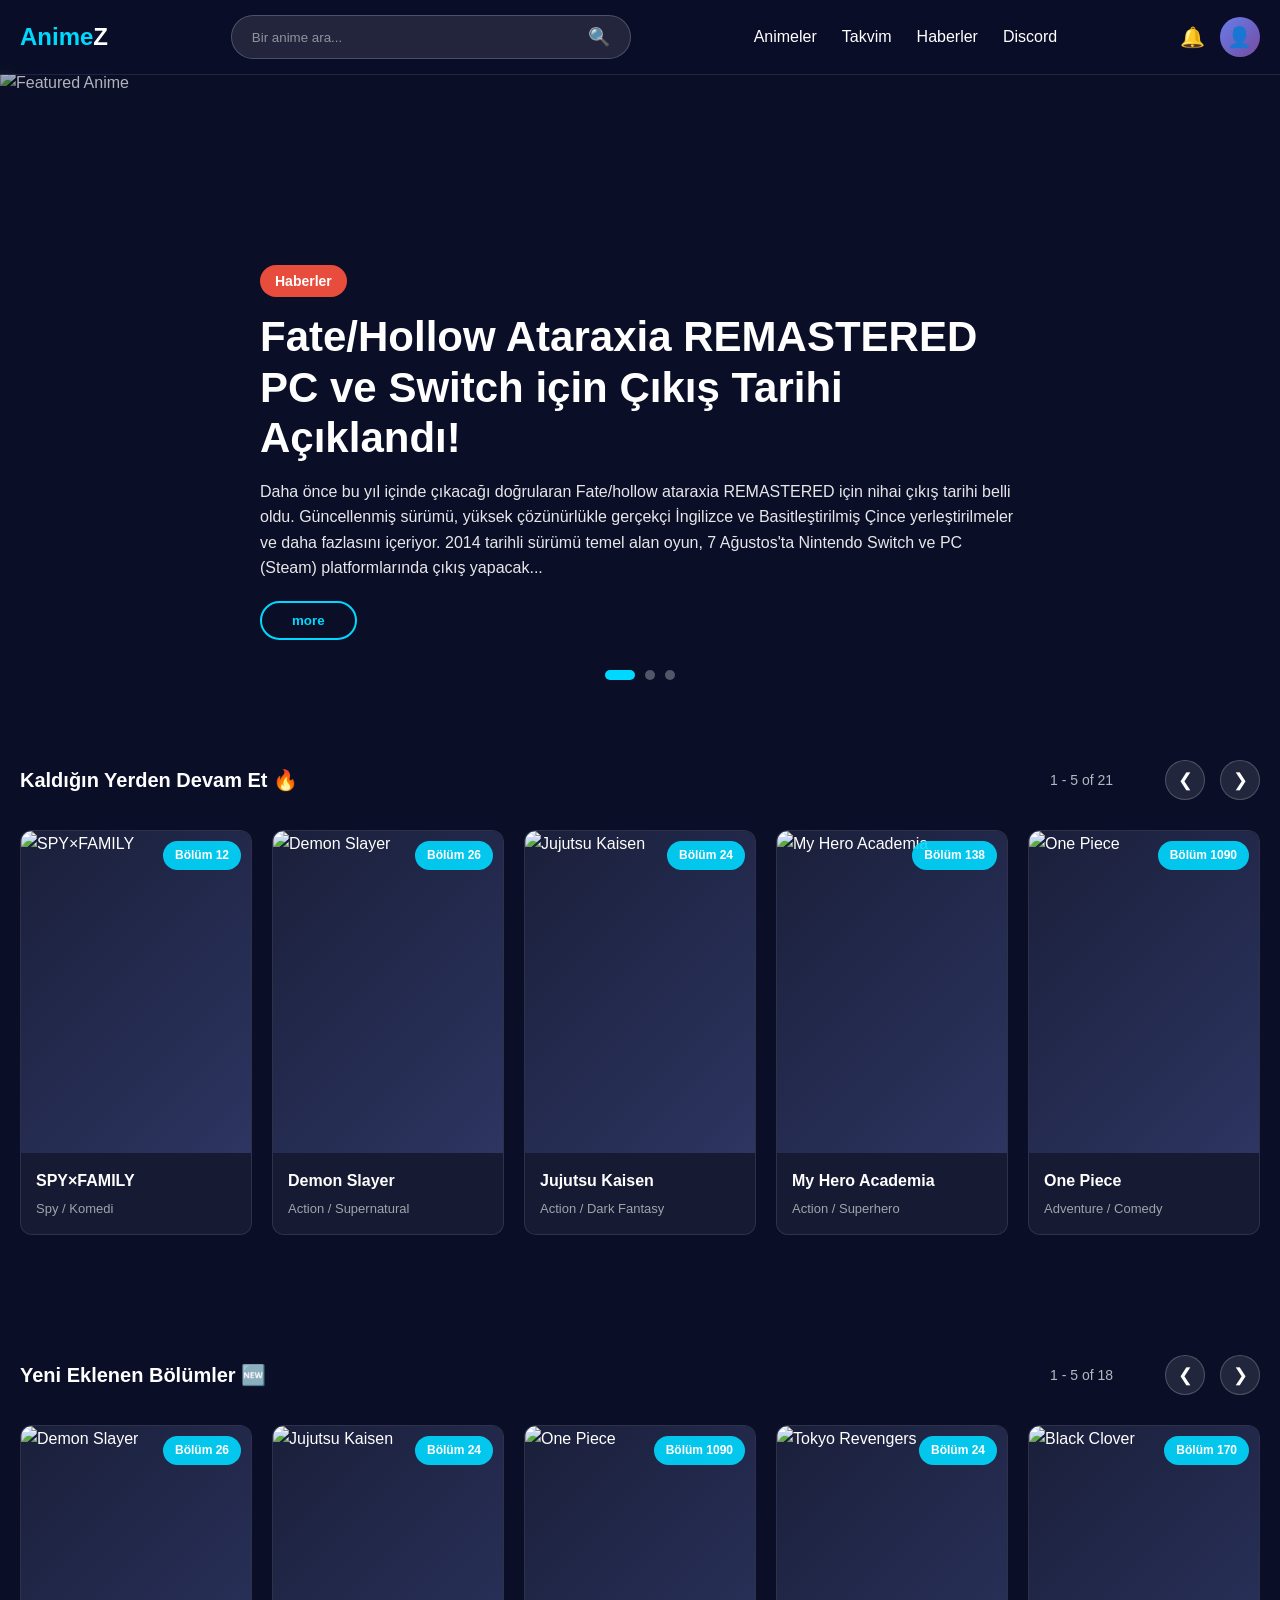
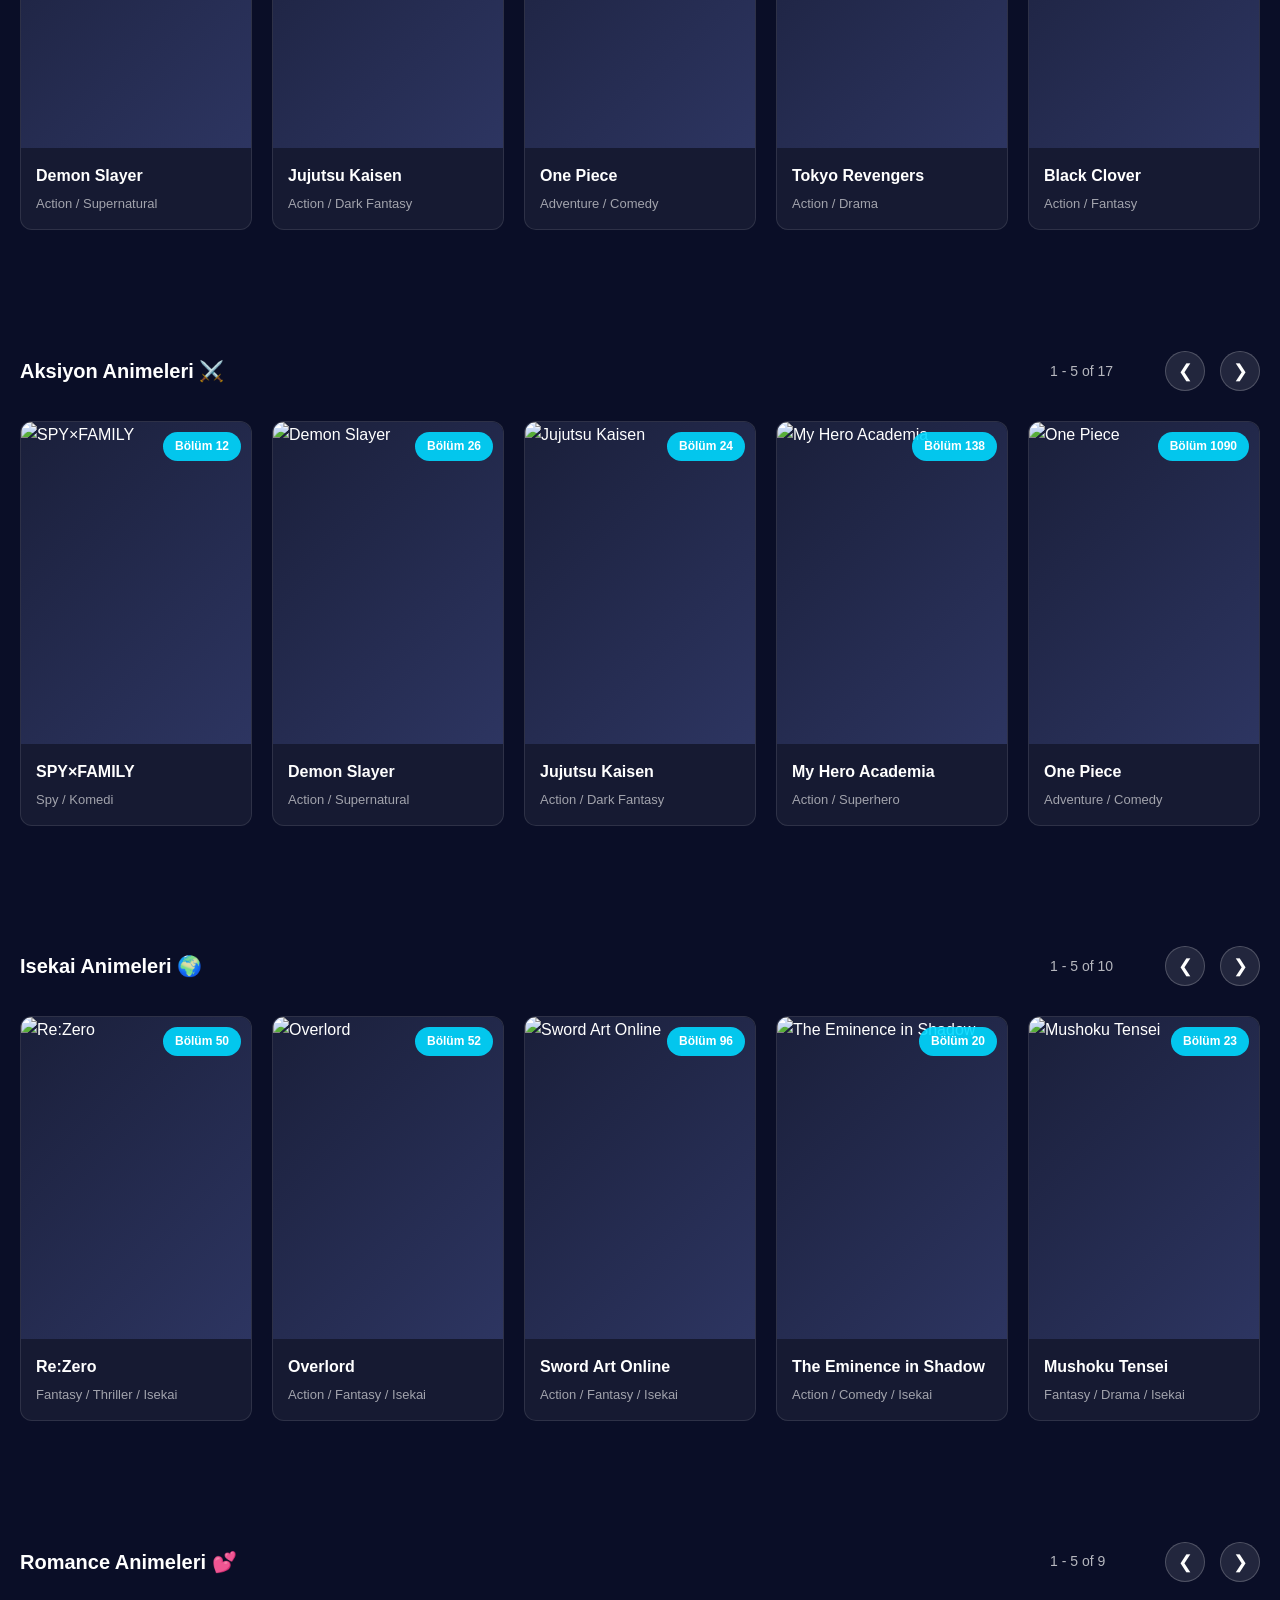
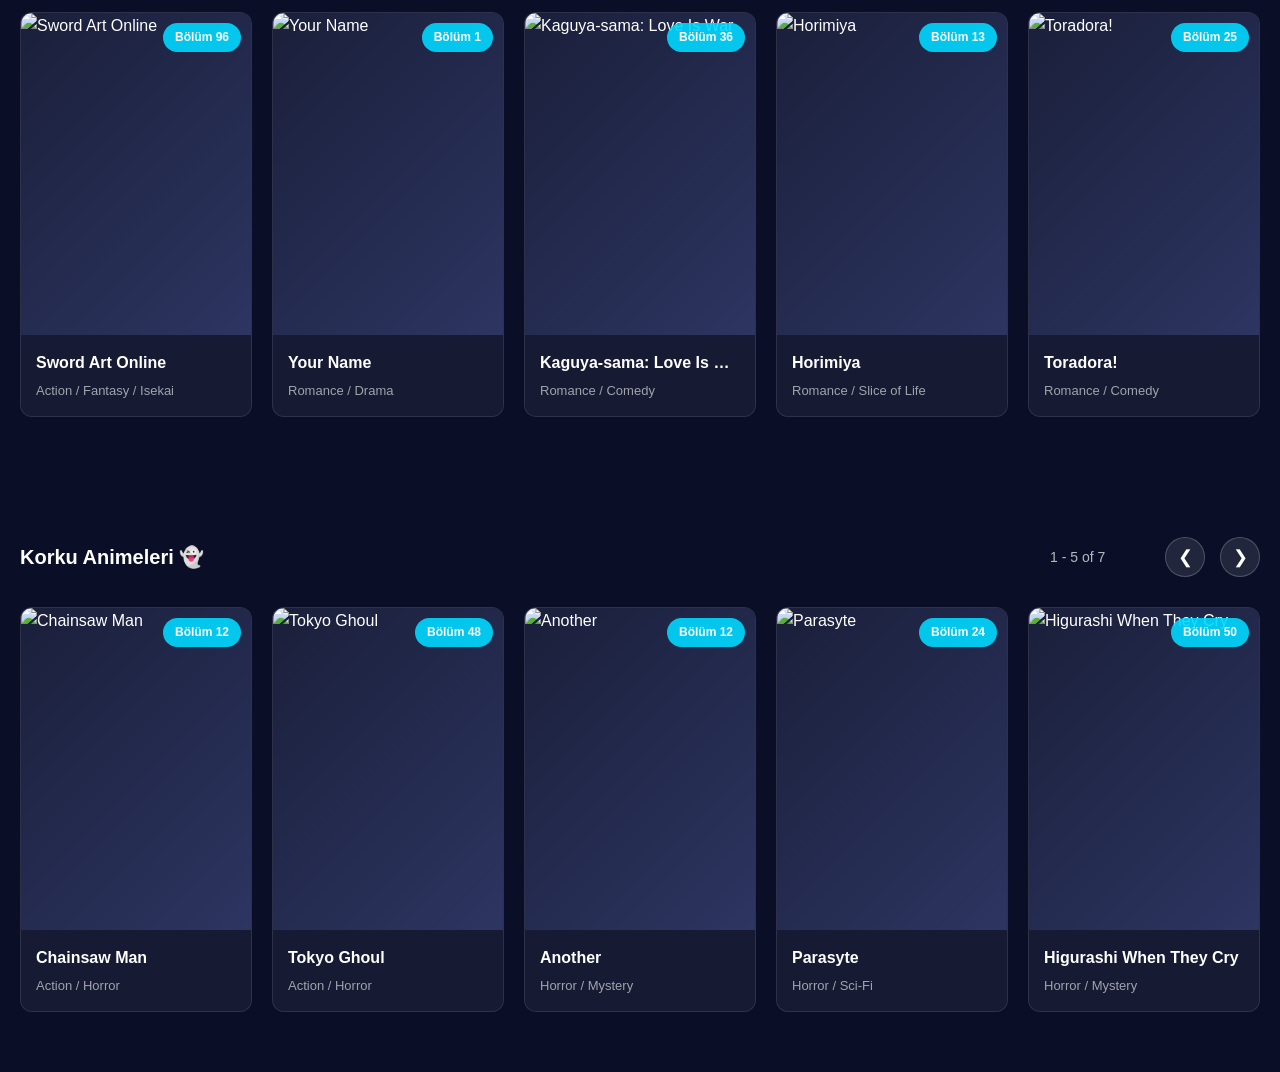
==== commit e141b4aa: "Update index.html" ====
--- a/index.html
+++ b/index.html
@@ -18,11 +18,15 @@
                         <h1>Anime<span>Z</span></h1>
                     </a>
                 </div>
+                <div class="search-box">
+    <input type="text" placeholder="Bir anime ara..." id="searchInput">
+    <button class="search-btn">🔍</button>
+    
+    <!-- ✅ YENİ: Dropdown Container -->
+    <div class="search-results-dropdown" id="searchResultsDropdown"></div>
+</div>
                 
-                <div class="search-box">
-                    <input type="text" placeholder="Bir anime ara..." id="searchInput">
-                    <button class="search-btn">🔍</button>
-                </div>
+                
                 
                 <nav class="nav-menu">
                     <a href="index.html" class="nav-link">Animeler</a>
@@ -189,3 +193,4 @@
 </body>
 </html>
 
+
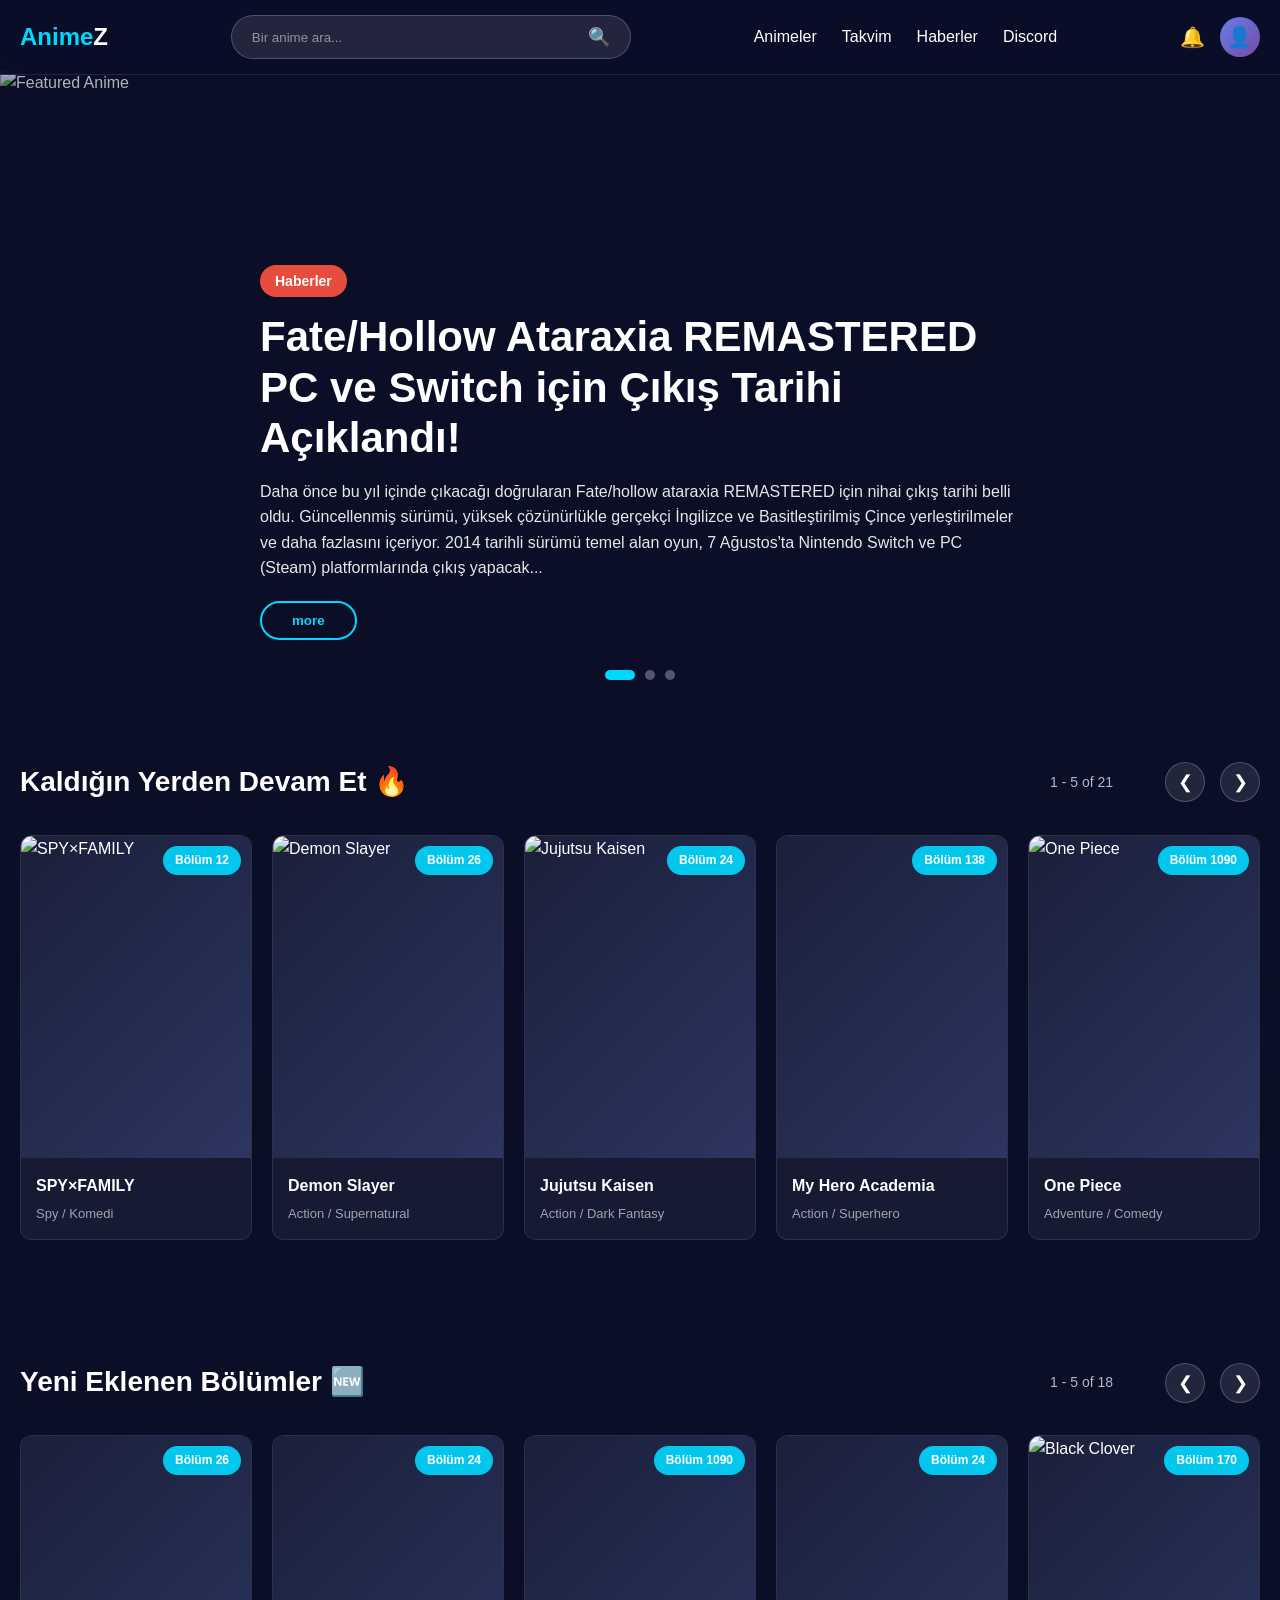
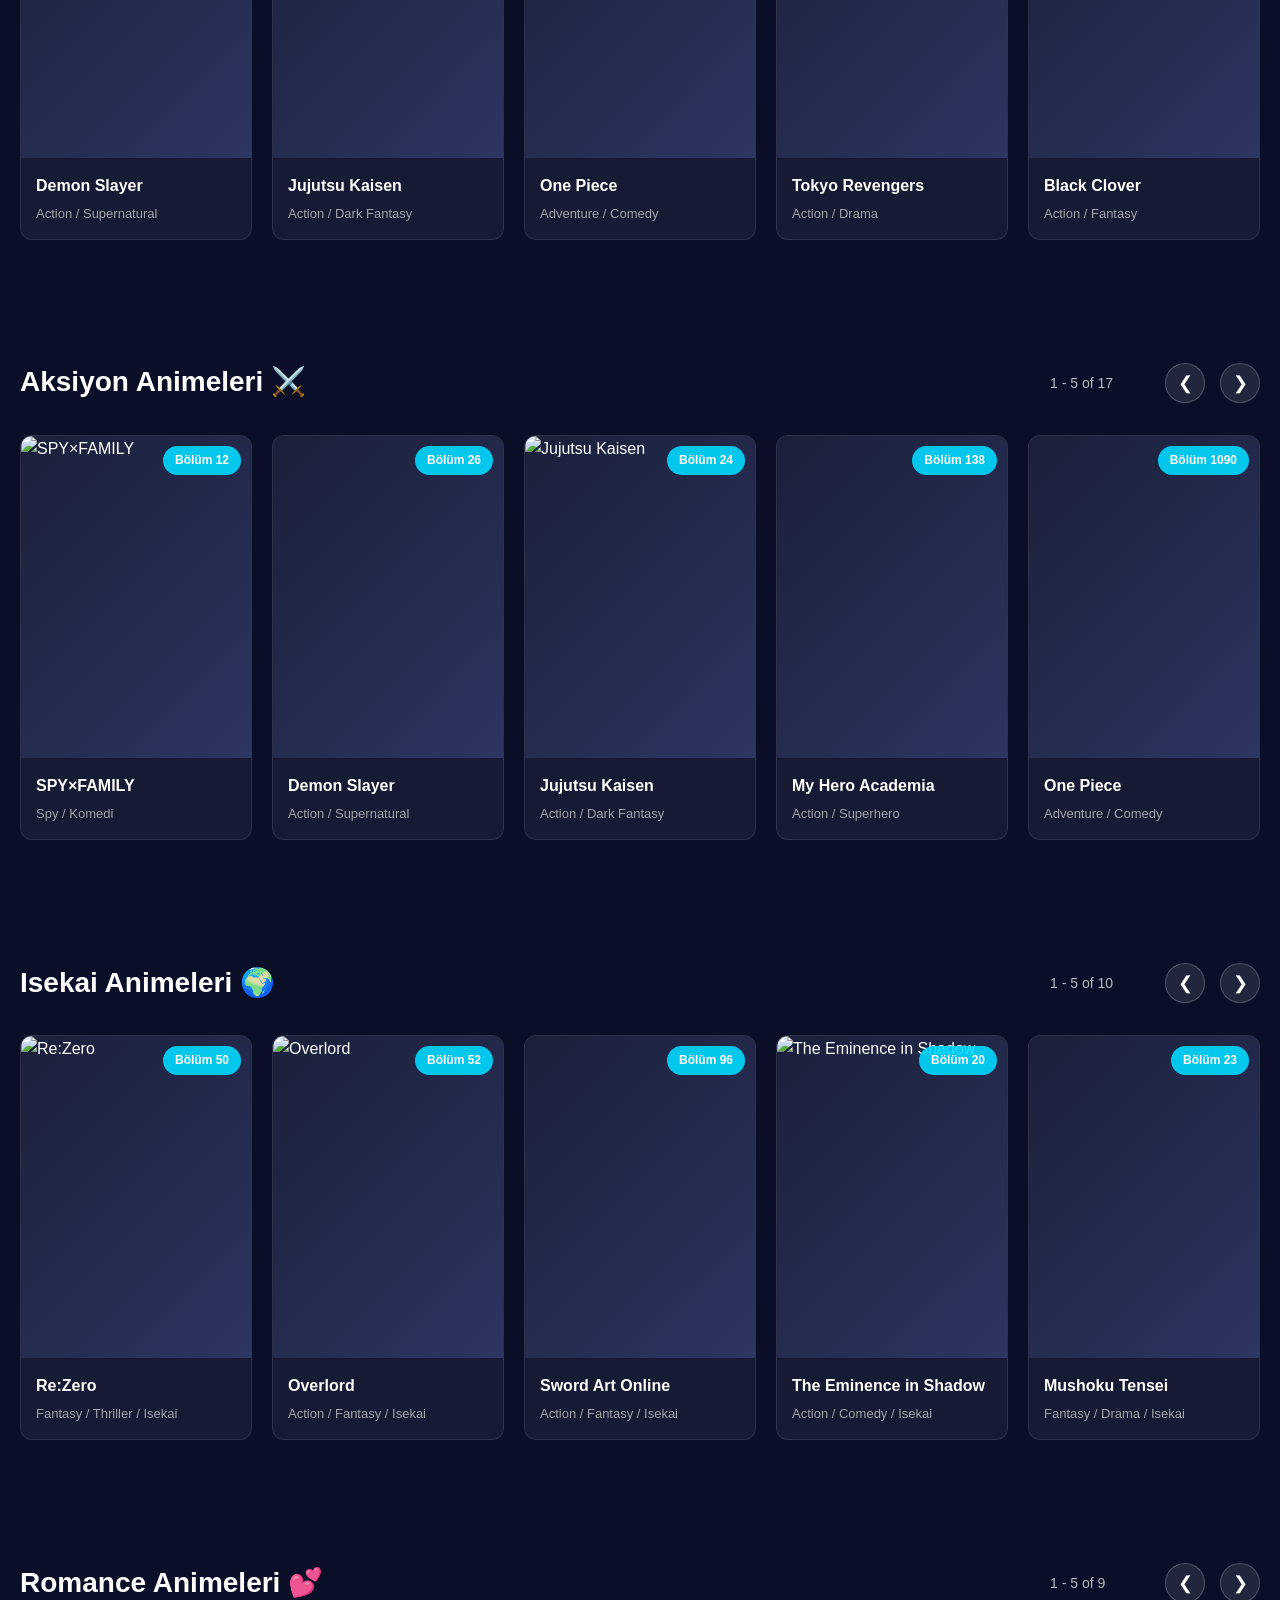
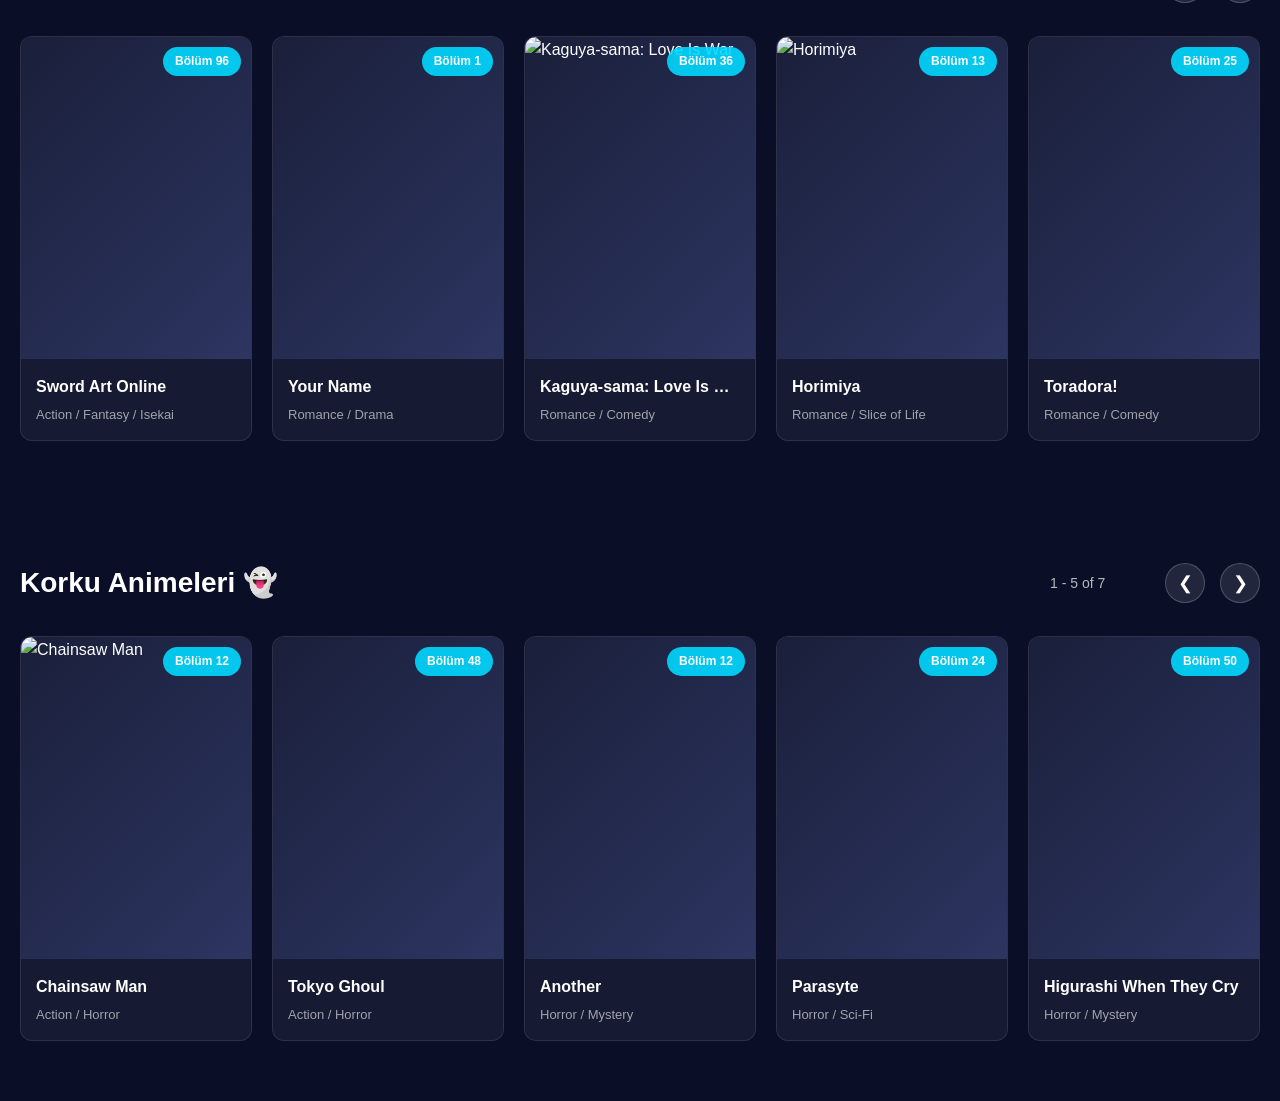
==== commit 95a50c44: "Update index.html" ====
--- a/index.html
+++ b/index.html
@@ -194,3 +194,4 @@
 </html>
 
 
+
--- a/style.css
+++ b/style.css
@@ -51,13 +51,15 @@
 }
 
 /* Search Box */
+/* Search Box */
 .search-box {
+    position: relative ! important; /* ✅ DROPDOWN İÇİN GEREKLİ */
     flex: 1;
     max-width: 400px;
     display: flex;
     background: rgba(255, 255, 255, 0.1);
     border-radius: 25px;
-    overflow: hidden;
+    overflow: visible; /* ✅ DEĞİŞTİRİLDİ: dropdown görebilmek için */
     border: 1px solid rgba(255, 255, 255, 0.2);
 }
 
@@ -537,17 +539,106 @@
     }
 }
 
-@media (max-width: 480px) {
-    .anime-card {
-        width: calc(100% - 40px); /* 1 kart */
-    }
-    
-    .section-title {
-        font-size: 20px;
-    }
-}
-    .section-title {
-        font-size: 20px;
-    }
-
-}
+
+
+.search-results-dropdown {
+    position: absolute;
+    top: 100%;
+    left: 0;
+    right: 0;
+    background: #1a1a2e;
+    border-radius: 8px;
+    margin-top: 8px;
+    max-height: 400px;
+    overflow-y: auto;
+    box-shadow: 0 8px 24px rgba(0, 0, 0, 0.5);
+    z-index: 1000;
+    display: none;
+}
+
+.search-results-dropdown.active {
+    display: block;
+}
+
+.search-result-item {
+    display: flex;
+    gap: 12px;
+    padding: 12px;
+    cursor: pointer;
+    border-bottom: 1px solid rgba(255, 255, 255, 0.05);
+    transition: background 0.2s;
+}
+
+.search-result-item:hover {
+    background: rgba(0, 217, 255, 0.1);
+}
+
+.search-result-item:last-child {
+    border-bottom: none;
+}
+
+.search-result-thumbnail {
+    width: 60px;
+    height: 80px;
+    border-radius: 6px;
+    object-fit: cover;
+    flex-shrink: 0;
+}
+
+.search-result-content {
+    flex: 1;
+    min-width: 0;
+}
+
+.search-result-title {
+    font-size: 14px;
+    font-weight: 600;
+    color: #fff;
+    margin-bottom: 4px;
+    overflow: hidden;
+    text-overflow: ellipsis;
+    white-space: nowrap;
+}
+
+.search-result-year {
+    font-size: 12px;
+    color: #00d9ff;
+    margin-bottom: 4px;
+}
+
+.search-result-description {
+    font-size: 12px;
+    color: #999;
+    line-height: 1.4;
+    display: -webkit-box;
+    -webkit-line-clamp: 2;
+    -webkit-box-orient: vertical;
+    overflow: hidden;
+}
+
+.search-no-results {
+    padding: 20px;
+    text-align: center;
+    color: #666;
+    font-size: 14px;
+}
+
+.search-results-dropdown::-webkit-scrollbar {
+    width: 6px;
+}
+
+.search-results-dropdown::-webkit-scrollbar-track {
+    background: rgba(255, 255, 255, 0.05);
+}
+
+.search-results-dropdown::-webkit-scrollbar-thumb {
+    background: rgba(0, 217, 255, 0.3);
+    border-radius: 3px;
+}
+
+.search-results-dropdown::-webkit-scrollbar-thumb:hover {
+    background: rgba(0, 217, 255, 0.5);
+}
+
+
+
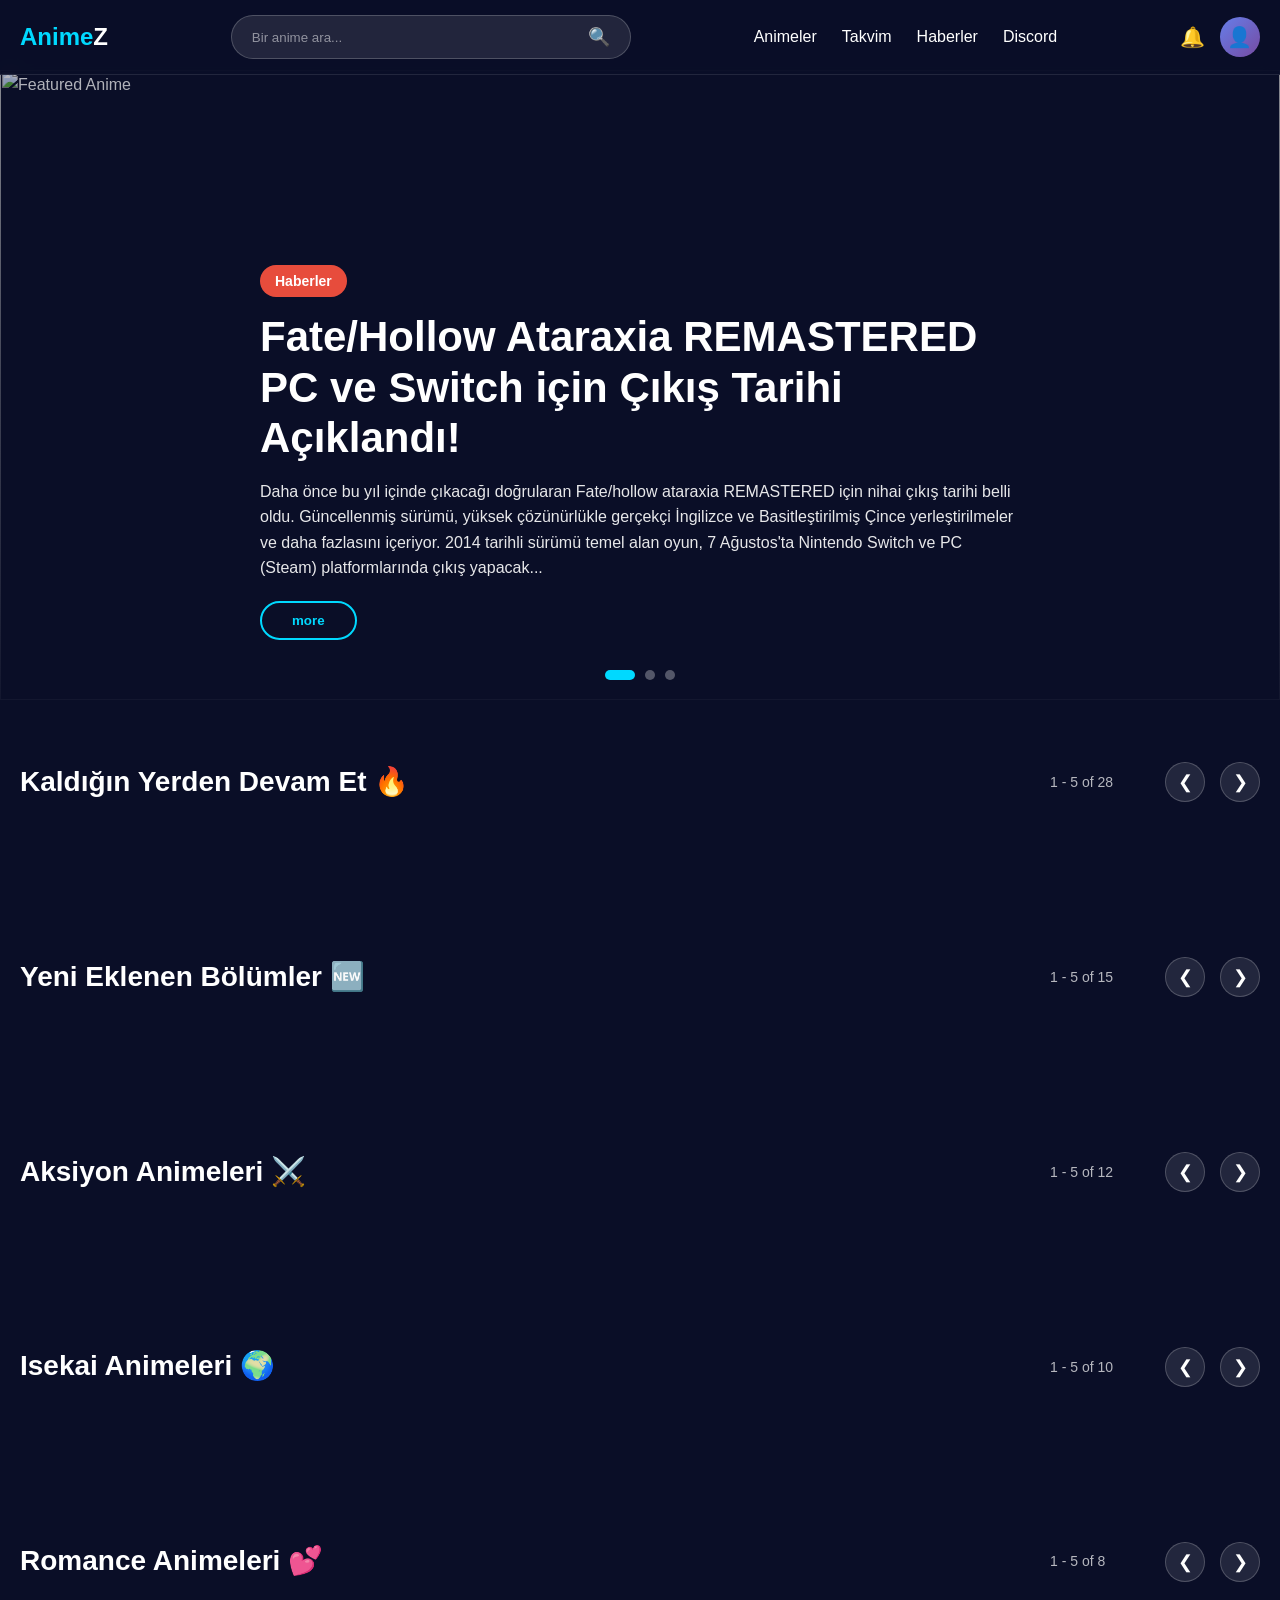
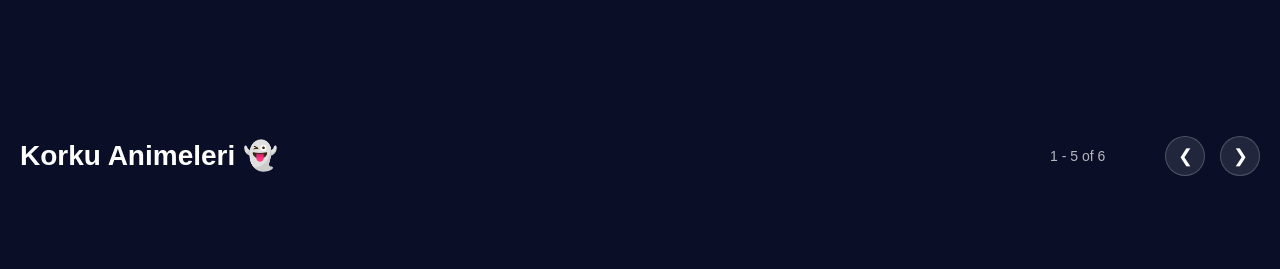
==== commit 68a47a53: "Fix script loading order and HTML structure Updated script loading order and fixed HTML structure." ====
--- a/index.html
+++ b/index.html
@@ -1,12 +1,10 @@
-<!DOCTYPE html>
+<! DOCTYPE html>
 <html lang="tr">
 <head>
     <meta charset="UTF-8">
     <meta name="viewport" content="width=device-width, initial-scale=1.0">
     <title>AnimeZ - Anime İzleme Sitesi</title>
     <link rel="stylesheet" href="style.css">
-    <script src="https://cdn.jsdelivr.net/npm/@supabase/supabase-js@2"></script>
-    <script src="supabase-client.js"></script>
 </head>
 <body>
     <!-- Header / Navigation -->
@@ -19,14 +17,12 @@
                     </a>
                 </div>
                 <div class="search-box">
-    <input type="text" placeholder="Bir anime ara..." id="searchInput">
-    <button class="search-btn">🔍</button>
-    
-    <!-- ✅ YENİ: Dropdown Container -->
-    <div class="search-results-dropdown" id="searchResultsDropdown"></div>
-</div>
-                
-                
+                    <input type="text" placeholder="Bir anime ara..." id="searchInput">
+                    <button class="search-btn">🔍</button>
+                    
+                    <!-- ✅ YENİ:  Dropdown Container -->
+                    <div class="search-results-dropdown" id="searchResultsDropdown"></div>
+                </div>
                 
                 <nav class="nav-menu">
                     <a href="index.html" class="nav-link">Animeler</a>
@@ -53,9 +49,9 @@
         <div class="hero-content">
             <div class="container">
                 <span class="category-badge">Haberler</span>
-                <h2 class="hero-title">Fate/Hollow Ataraxia REMASTERED PC ve Switch için Çıkış Tarihi Açıklandı!</h2>
+                <h2 class="hero-title">Fate/Hollow Ataraxia REMASTERED PC ve Switch için Çıkış Tarihi Açıklandı! </h2>
                 <p class="hero-description">
-                    Daha önce bu yıl içinde çıkacağı doğrularan Fate/hollow ataraxia REMASTERED için nihai çıkış tarihi belli oldu. Güncellenmiş sürümü, yüksek çözünürlükle gerçekçi İngilizce ve Basitleştirilmiş Çince yerleştirilmeler ve daha fazlasını içeriyor. 2014 tarihli sürümü temel alan oyun, 7 Ağustos'ta Nintendo Switch ve PC (Steam) platformlarında çıkış yapacak...
+                    Daha önce bu yıl içinde çıkacağı doğrularan Fate/hollow ataraxia REMASTERED için nihai çıkış tarihi belli oldu.  Güncellenmiş sürümü, yüksek çözünürlükle gerçekçi İngilizce ve Basitleştirilmiş Çince yerleştirilmeler ve daha fazlasını içeriyor.  2014 tarihli sürümü temel alan oyun, 7 Ağustos'ta Nintendo Switch ve PC (Steam) platformlarında çıkış yapacak... 
                 </p>
                 <button class="read-more-btn">more</button>
             </div>
@@ -189,7 +185,41 @@
         </div>
     </section>
 
-    <script src="script.js"></script>
+    <!-- ✅ DÜZELTME:  Scriptleri doğru sırayla yükle -->
+    <script src="https://cdn.jsdelivr.net/npm/@supabase/supabase-js@2"></script>
+    <script>
+        // Supabase library'nin tam yüklenmesini bekle
+        (function waitForSupabase() {
+            if (typeof window.supabase !== 'undefined') {
+                console.log('✅ Supabase CDN yüklendi');
+                
+                // supabase-client.js'i yükle
+                const script1 = document.createElement('script');
+                script1.src = 'supabase-client.js';
+                script1.onload = function() {
+                    console.log('✅ supabase-client.js yüklendi');
+                    
+                    // script.js'i yükle
+                    const script2 = document.createElement('script');
+                    script2.src = 'script.js';
+                    script2.onload = function() {
+                        console.log('✅ script.js yüklendi');
+                    };
+                    script2.onerror = function() {
+                        console.error('❌ script.js yüklenemedi');
+                    };
+                    document.body.appendChild(script2);
+                };
+                script1.onerror = function() {
+                    console.error('❌ supabase-client.js yüklenemedi');
+                };
+                document.body.appendChild(script1);
+            } else {
+                // Henüz yüklenmediyse 50ms sonra tekrar kontrol et
+                setTimeout(waitForSupabase, 50);
+            }
+        })();
+    </script>
 </body>
 </html>
 
